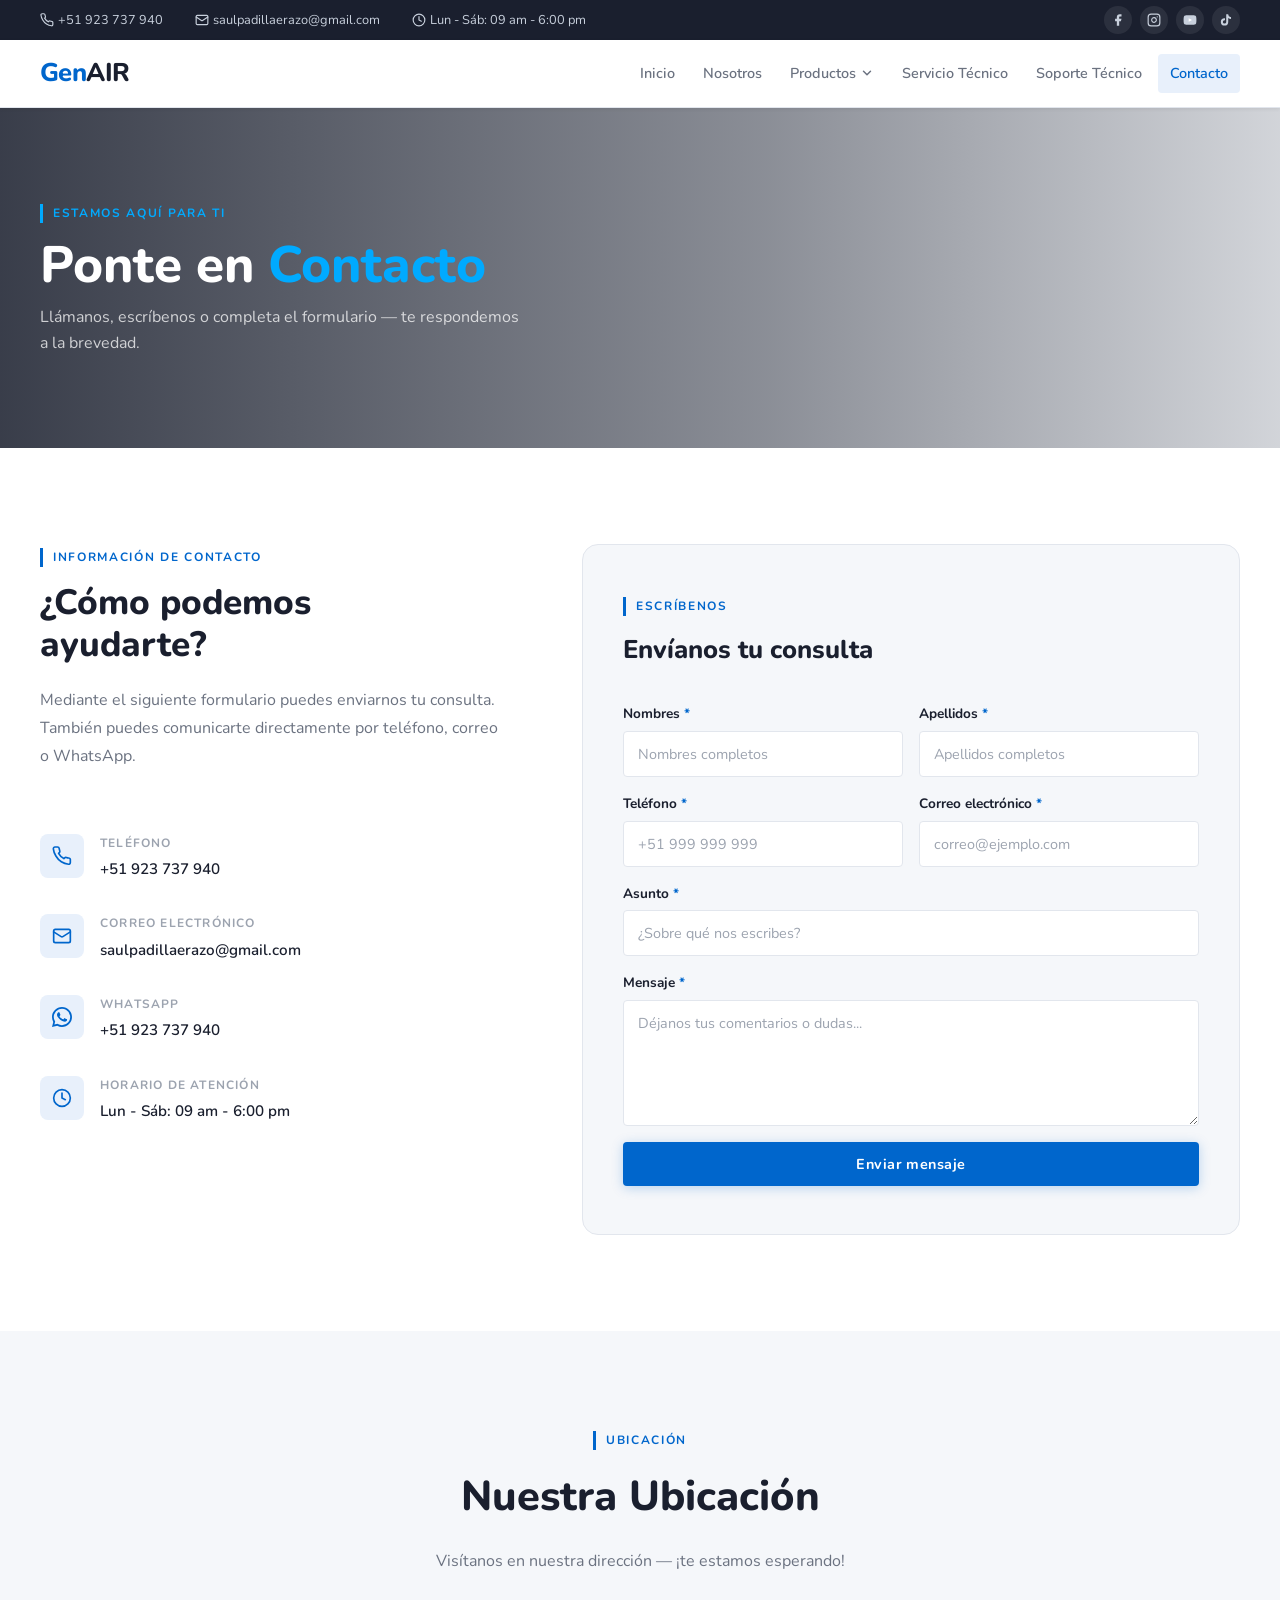
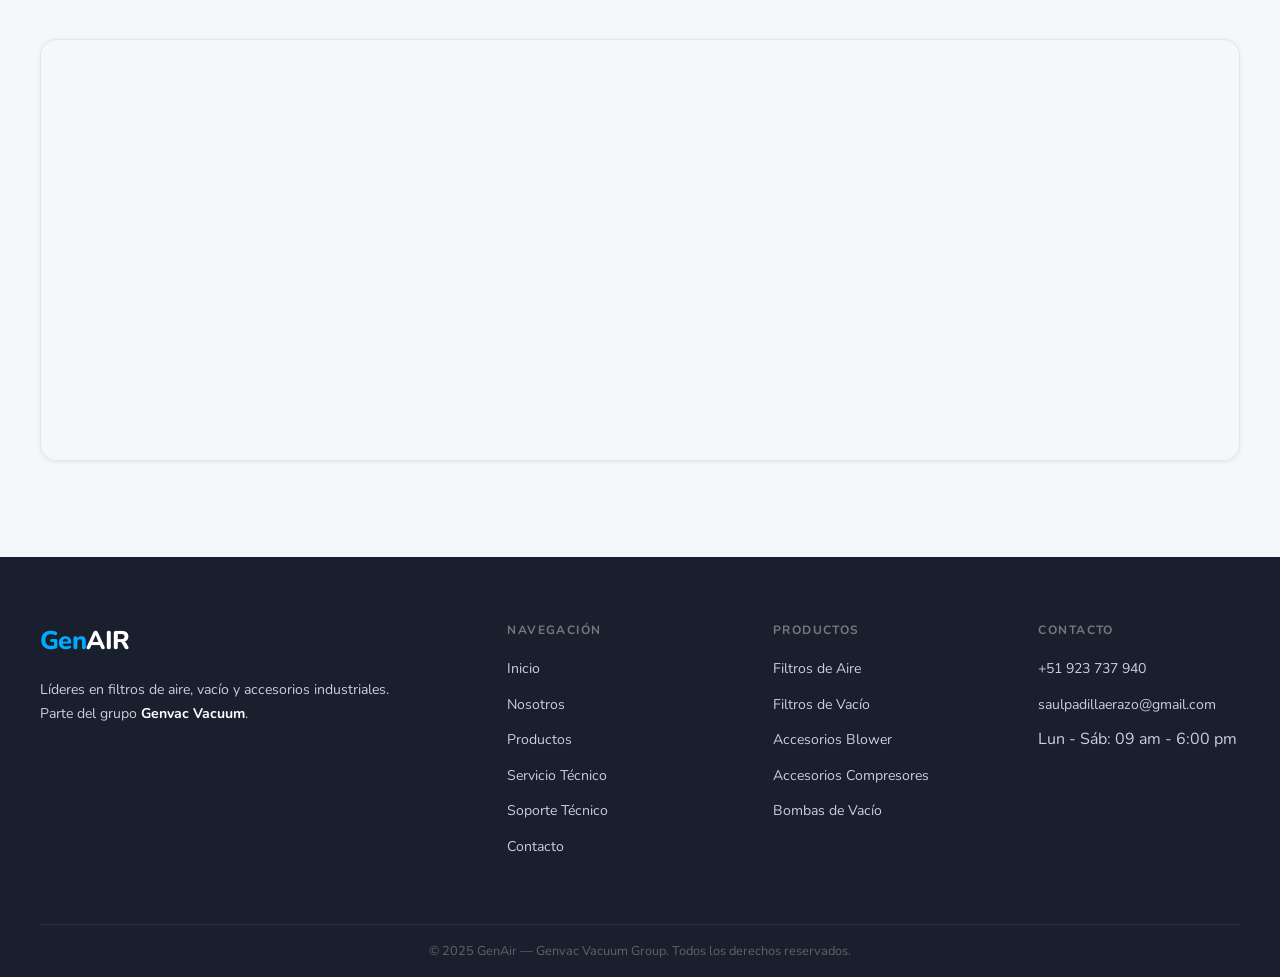
==== pages/contacto.html @ 7f689625 "Primer Commit" ====
<!DOCTYPE html>
<html lang="es">
<head>
  <meta charset="UTF-8" />
  <meta name="viewport" content="width=device-width, initial-scale=1.0"/>
  <meta name="description" content="Contacta a GenAir — Escríbenos, llámanos o visítanos. Estamos listos para asesorarte en filtración y vacío industrial."/>
  <title>Contacto — GenAir</title>
  <link rel="preconnect" href="https://fonts.googleapis.com">
  <link rel="preconnect" href="https://fonts.gstatic.com" crossorigin>
  <link href="https://fonts.googleapis.com/css2?family=Nunito:wght@400;600;700;800&display=swap" rel="stylesheet">
  <link rel="stylesheet" href="../styles/style.css"/>
</head>
<body>

  <!-- TOPBAR -->
  <div id="topbar">
    <div class="container">
      <div class="topbar-info">
        <span>
          <svg xmlns="http://www.w3.org/2000/svg" viewBox="0 0 24 24" fill="none" stroke="currentColor" stroke-width="2" stroke-linecap="round" stroke-linejoin="round"><path d="M22 16.92v3a2 2 0 0 1-2.18 2 19.79 19.79 0 0 1-8.63-3.07A19.5 19.5 0 0 1 4.69 12 19.79 19.79 0 0 1 1.61 3.4 2 2 0 0 1 3.6 1.22h3a2 2 0 0 1 2 1.72c.127.96.361 1.903.7 2.81a2 2 0 0 1-.45 2.11L7.91 8.81a16 16 0 0 0 6.29 6.29l.95-.95a2 2 0 0 1 2.11-.45c.907.339 1.85.573 2.81.7A2 2 0 0 1 22 16.92z"/></svg>
          <a href="tel:+51923737940">+51 923 737 940</a>
        </span>
        <span>
          <svg xmlns="http://www.w3.org/2000/svg" viewBox="0 0 24 24" fill="none" stroke="currentColor" stroke-width="2" stroke-linecap="round" stroke-linejoin="round"><rect width="20" height="16" x="2" y="4" rx="2"/><path d="m22 7-8.97 5.7a1.94 1.94 0 0 1-2.06 0L2 7"/></svg>
          <a href="mailto:saulpadillaerazo@gmail.com">saulpadillaerazo@gmail.com</a>
        </span>
        <span>
          <svg xmlns="http://www.w3.org/2000/svg" viewBox="0 0 24 24" fill="none" stroke="currentColor" stroke-width="2" stroke-linecap="round" stroke-linejoin="round"><circle cx="12" cy="12" r="10"/><polyline points="12 6 12 12 16 14"/></svg>
          Lun - Sáb: 09 am - 6:00 pm
        </span>
      </div>
      <div class="topbar-social">
        <a href="#" aria-label="Facebook"><svg xmlns="http://www.w3.org/2000/svg" viewBox="0 0 24 24" fill="currentColor"><path d="M18 2h-3a5 5 0 0 0-5 5v3H7v4h3v8h4v-8h3l1-4h-4V7a1 1 0 0 1 1-1h3z"/></svg></a>
        <a href="#" aria-label="Instagram"><svg xmlns="http://www.w3.org/2000/svg" viewBox="0 0 24 24" fill="none" stroke="currentColor" stroke-width="2" stroke-linecap="round" stroke-linejoin="round"><rect width="20" height="20" x="2" y="2" rx="5" ry="5"/><path d="M16 11.37A4 4 0 1 1 12.63 8 4 4 0 0 1 16 11.37z"/><line x1="17.5" x2="17.51" y1="6.5" y2="6.5"/></svg></a>
        <a href="#" aria-label="YouTube"><svg xmlns="http://www.w3.org/2000/svg" viewBox="0 0 24 24" fill="currentColor"><path d="M22.54 6.42a2.78 2.78 0 0 0-1.95-1.96C18.88 4 12 4 12 4s-6.88 0-8.59.46A2.78 2.78 0 0 0 1.46 6.42 29 29 0 0 0 1 12a29 29 0 0 0 .46 5.58 2.78 2.78 0 0 0 1.95 1.96C5.12 20 12 20 12 20s6.88 0 8.59-.46a2.78 2.78 0 0 0 1.95-1.96A29 29 0 0 0 23 12a29 29 0 0 0-.46-5.58z"/><polygon points="9.75 15.02 15.5 12 9.75 8.98 9.75 15.02" fill="white"/></svg></a>
        <a href="#" aria-label="TikTok"><svg xmlns="http://www.w3.org/2000/svg" viewBox="0 0 24 24" fill="currentColor"><path d="M19.59 6.69a4.83 4.83 0 0 1-3.77-4.25V2h-3.45v13.67a2.89 2.89 0 0 1-2.88 2.5 2.89 2.89 0 0 1-2.89-2.89 2.89 2.89 0 0 1 2.89-2.89c.28 0 .54.04.79.1V9.01a6.33 6.33 0 0 0-.79-.05 6.34 6.34 0 0 0-6.34 6.34 6.34 6.34 0 0 0 6.34 6.34 6.34 6.34 0 0 0 6.33-6.34V8.69a8.18 8.18 0 0 0 4.78 1.52V6.75a4.85 4.85 0 0 1-1.01-.06z"/></svg></a>
      </div>
    </div>
  </div>

  <!-- HEADER -->
  <header id="header">
    <div class="container">
      <a href="../index.html" class="logo" aria-label="GenAir inicio">
        <span class="logo-gen">Gen</span><span class="logo-air">AIR</span>
      </a>
      <nav id="nav" aria-label="Menú principal">
        <ul>
          <li><a href="../index.html">Inicio</a></li>
          <li><a href="nosotros.html">Nosotros</a></li>
          <li class="has-dropdown">
            <a href="productos.html" class="dropdown-toggle">
              Productos
              <svg xmlns="http://www.w3.org/2000/svg" viewBox="0 0 24 24" fill="none" stroke="currentColor" stroke-width="2.5" stroke-linecap="round" stroke-linejoin="round"><polyline points="6 9 12 15 18 9"/></svg>
            </a>
            <ul class="dropdown">
              <li><a href="productos/filtros-aire.html">Filtros de Aire</a></li>
              <li><a href="productos/filtros-vacio.html">Filtros de Vacío</a></li>
              <li><a href="productos/accesorios-blower.html">Accesorios Blower</a></li>
              <li><a href="productos/accesorios-compresores.html">Accesorios Compresores</a></li>
              <li><a href="productos/bombas-vacio.html">Bombas de Vacío</a></li>
            </ul>
          </li>
          <li><a href="servicio-tecnico.html">Servicio Técnico</a></li>
          <li><a href="soporte-tecnico.html">Soporte Técnico</a></li>
          <li><a href="contacto.html" class="active">Contacto</a></li>
        </ul>
      </nav>
      <button id="hamburger" aria-label="Abrir menú" aria-expanded="false" aria-controls="nav">
        <span></span>
        <span></span>
        <span></span>
      </button>
    </div>
  </header>

  <!-- MAIN -->
  <main>

    <!-- HERO -->
    <section class="page-hero">
      <div class="page-hero-bg" style="background-image: url('../img/contacto/hero.jpg');"></div>
      <div class="page-hero-overlay"></div>
      <div class="container page-hero-content">
        <span class="page-tag">Estamos aquí para ti</span>
        <h1>Ponte en <span>Contacto</span></h1>
        <p>Llámanos, escríbenos o completa el formulario — te respondemos a la brevedad.</p>
      </div>
    </section>

    <!-- BLOQUE PRINCIPAL: FORMULARIO + INFO -->
    <section class="section-contact">
      <div class="container contact-grid">

        <!-- COLUMNA IZQUIERDA: Info de contacto -->
        <div class="contact-info">

          <span class="section-tag">Información de contacto</span>
          <h2>¿Cómo podemos<br/>ayudarte?</h2>
          <p>Mediante el siguiente formulario puedes enviarnos tu consulta. También puedes comunicarte directamente por teléfono, correo o WhatsApp.</p>

          <ul class="contact-data">
            <li>
              <div class="contact-data-icon">
                <svg xmlns="http://www.w3.org/2000/svg" viewBox="0 0 24 24" fill="none" stroke="currentColor" stroke-width="2" stroke-linecap="round" stroke-linejoin="round"><path d="M22 16.92v3a2 2 0 0 1-2.18 2 19.79 19.79 0 0 1-8.63-3.07A19.5 19.5 0 0 1 4.69 12 19.79 19.79 0 0 1 1.61 3.4 2 2 0 0 1 3.6 1.22h3a2 2 0 0 1 2 1.72c.127.96.361 1.903.7 2.81a2 2 0 0 1-.45 2.11L7.91 8.81a16 16 0 0 0 6.29 6.29l.95-.95a2 2 0 0 1 2.11-.45c.907.339 1.85.573 2.81.7A2 2 0 0 1 22 16.92z"/></svg>
              </div>
              <div>
                <span>Teléfono</span>
                <a href="tel:+51923737940">+51 923 737 940</a>
              </div>
            </li>
            <li>
              <div class="contact-data-icon">
                <svg xmlns="http://www.w3.org/2000/svg" viewBox="0 0 24 24" fill="none" stroke="currentColor" stroke-width="2" stroke-linecap="round" stroke-linejoin="round"><rect width="20" height="16" x="2" y="4" rx="2"/><path d="m22 7-8.97 5.7a1.94 1.94 0 0 1-2.06 0L2 7"/></svg>
              </div>
              <div>
                <span>Correo electrónico</span>
                <a href="mailto:saulpadillaerazo@gmail.com">saulpadillaerazo@gmail.com</a>
              </div>
            </li>
            <li>
              <div class="contact-data-icon">
                <svg xmlns="http://www.w3.org/2000/svg" viewBox="0 0 24 24" fill="currentColor"><path d="M17.472 14.382c-.297-.149-1.758-.867-2.03-.967-.273-.099-.471-.148-.67.15-.197.297-.767.966-.94 1.164-.173.199-.347.223-.644.075-.297-.15-1.255-.463-2.39-1.475-.883-.788-1.48-1.761-1.653-2.059-.173-.297-.018-.458.13-.606.134-.133.298-.347.446-.52.149-.174.198-.298.298-.497.099-.198.05-.371-.025-.52-.075-.149-.669-1.612-.916-2.207-.242-.579-.487-.5-.669-.51-.173-.008-.371-.01-.57-.01-.198 0-.52.074-.792.372-.272.297-1.04 1.016-1.04 2.479 0 1.462 1.065 2.875 1.213 3.074.149.198 2.096 3.2 5.077 4.487.709.306 1.262.489 1.694.625.712.227 1.36.195 1.871.118.571-.085 1.758-.719 2.006-1.413.248-.694.248-1.289.173-1.413-.074-.124-.272-.198-.57-.347z"/><path d="M12 0C5.373 0 0 5.373 0 12c0 2.122.554 4.118 1.522 5.852L0 24l6.266-1.5A11.944 11.944 0 0012 24c6.627 0 12-5.373 12-12S18.627 0 12 0zm0 21.818a9.818 9.818 0 01-5.032-1.388l-.36-.215-3.726.892.935-3.618-.235-.372A9.818 9.818 0 1112 21.818z"/></svg>
              </div>
              <div>
                <span>WhatsApp</span>
                <a href="https://wa.me/51923737940" target="_blank" rel="noopener">+51 923 737 940</a>
              </div>
            </li>
            <li>
              <div class="contact-data-icon">
                <svg xmlns="http://www.w3.org/2000/svg" viewBox="0 0 24 24" fill="none" stroke="currentColor" stroke-width="2" stroke-linecap="round" stroke-linejoin="round"><circle cx="12" cy="12" r="10"/><polyline points="12 6 12 12 16 14"/></svg>
              </div>
              <div>
                <span>Horario de atención</span>
                <p>Lun - Sáb: 09 am - 6:00 pm</p>
              </div>
            </li>
          </ul>

        </div>

        <!-- COLUMNA DERECHA: Formulario -->
        <div class="contact-form-wrap">
          <span class="section-tag">Escríbenos</span>
          <h2>Envíanos tu consulta</h2>

          <form class="contact-form" id="contact-form" novalidate>

            <div class="form-row">
              <div class="form-group">
                <label for="nombres">Nombres <span>*</span></label>
                <input type="text" id="nombres" name="nombres" placeholder="Nombres completos" required/>
              </div>
              <div class="form-group">
                <label for="apellidos">Apellidos <span>*</span></label>
                <input type="text" id="apellidos" name="apellidos" placeholder="Apellidos completos" required/>
              </div>
            </div>

            <div class="form-row">
              <div class="form-group">
                <label for="telefono">Teléfono <span>*</span></label>
                <input type="tel" id="telefono" name="telefono" placeholder="+51 999 999 999" required/>
              </div>
              <div class="form-group">
                <label for="email">Correo electrónico <span>*</span></label>
                <input type="email" id="email" name="email" placeholder="correo@ejemplo.com" required/>
              </div>
            </div>

            <div class="form-group">
              <label for="asunto">Asunto <span>*</span></label>
              <input type="text" id="asunto" name="asunto" placeholder="¿Sobre qué nos escribes?" required/>
            </div>

            <div class="form-group">
              <label for="mensaje">Mensaje <span>*</span></label>
              <textarea id="mensaje" name="mensaje" rows="5" placeholder="Déjanos tus comentarios o dudas..." required></textarea>
            </div>

            <button type="submit" class="btn-primary btn-full">Enviar mensaje</button>

          </form>
        </div>

      </div>
    </section>

    <!-- MAPA -->
    <section class="section-map">
      <div class="container">
        <div class="section-header">
          <span class="section-tag">Ubicación</span>
          <h2>Nuestra Ubicación</h2>
          <p>Visítanos en nuestra dirección — ¡te estamos esperando!</p>
        </div>
        <div class="map-wrap">
          <!-- Reemplazar src con el iframe real de Google Maps -->
          <iframe
            src="https://www.google.com/maps/embed?pb=!1m18!1m12!1m3!1d3901.0!2d-77.0!3d-12.0!2m3!1f0!2f0!3f0!3m2!1i1024!2i768!4f13.1!3m3!1m2!1s0x0%3A0x0!2zGenAir!5e0!3m2!1ses!2spe!4v0"
            width="100%"
            height="420"
            style="border:0;"
            allowfullscreen=""
            loading="lazy"
            referrerpolicy="no-referrer-when-downgrade"
            title="Ubicación GenAir">
          </iframe>
        </div>
      </div>
    </section>

  </main>

  <!-- FOOTER -->
  <footer>
    <div class="container footer-grid">
      <div class="footer-brand">
        <a href="../index.html" aria-label="GenAir inicio">
          <span class="logo-gen">Gen</span><span class="logo-air">AIR</span>
        </a>
        <p>Líderes en filtros de aire, vacío y accesorios industriales.<br/>Parte del grupo <strong>Genvac Vacuum</strong>.</p>
      </div>
      <div>
        <h4>Navegación</h4>
        <ul>
          <li><a href="../index.html">Inicio</a></li>
          <li><a href="nosotros.html">Nosotros</a></li>
          <li><a href="productos.html">Productos</a></li>
          <li><a href="servicio-tecnico.html">Servicio Técnico</a></li>
          <li><a href="soporte-tecnico.html">Soporte Técnico</a></li>
          <li><a href="contacto.html">Contacto</a></li>
        </ul>
      </div>
      <div>
        <h4>Productos</h4>
        <ul>
          <li><a href="productos/filtros-aire.html">Filtros de Aire</a></li>
          <li><a href="productos/filtros-vacio.html">Filtros de Vacío</a></li>
          <li><a href="productos/accesorios-blower.html">Accesorios Blower</a></li>
          <li><a href="productos/accesorios-compresores.html">Accesorios Compresores</a></li>
          <li><a href="productos/bombas-vacio.html">Bombas de Vacío</a></li>
        </ul>
      </div>
      <div>
        <h4>Contacto</h4>
        <ul>
          <li><a href="tel:+51923737940">+51 923 737 940</a></li>
          <li><a href="mailto:saulpadillaerazo@gmail.com">saulpadillaerazo@gmail.com</a></li>
          <li>Lun - Sáb: 09 am - 6:00 pm</li>
        </ul>
      </div>
    </div>
    <div class="footer-bottom">
      <div class="container">
        <span>&copy; 2025 GenAir — Genvac Vacuum Group. Todos los derechos reservados.</span>
      </div>
    </div>
  </footer>

  <!-- WHATSAPP FLOTANTE -->
  <a href="https://wa.me/51923737940" id="whatsapp-float" target="_blank" rel="noopener" aria-label="Contactar por WhatsApp">
    <svg xmlns="http://www.w3.org/2000/svg" viewBox="0 0 24 24" fill="currentColor" width="28"><path d="M17.472 14.382c-.297-.149-1.758-.867-2.03-.967-.273-.099-.471-.148-.67.15-.197.297-.767.966-.94 1.164-.173.199-.347.223-.644.075-.297-.15-1.255-.463-2.39-1.475-.883-.788-1.48-1.761-1.653-2.059-.173-.297-.018-.458.13-.606.134-.133.298-.347.446-.52.149-.174.198-.298.298-.497.099-.198.05-.371-.025-.52-.075-.149-.669-1.612-.916-2.207-.242-.579-.487-.5-.669-.51-.173-.008-.371-.01-.57-.01-.198 0-.52.074-.792.372-.272.297-1.04 1.016-1.04 2.479 0 1.462 1.065 2.875 1.213 3.074.149.198 2.096 3.2 5.077 4.487.709.306 1.262.489 1.694.625.712.227 1.36.195 1.871.118.571-.085 1.758-.719 2.006-1.413.248-.694.248-1.289.173-1.413-.074-.124-.272-.198-.57-.347z"/><path d="M12 0C5.373 0 0 5.373 0 12c0 2.122.554 4.118 1.522 5.852L0 24l6.266-1.5A11.944 11.944 0 0012 24c6.627 0 12-5.373 12-12S18.627 0 12 0zm0 21.818a9.818 9.818 0 01-5.032-1.388l-.36-.215-3.726.892.935-3.618-.235-.372A9.818 9.818 0 1112 21.818z"/></svg>
    <span>¿Necesitas ayuda?</span>
  </a>

  <script src="../js/main.js"></script>
</body>
</html>
---- styles/style.css ----
*,
*::before,
*::after {
  box-sizing: border-box;
  margin: 0;
  padding: 0;
}

html {
  font-size: 16px;
  scroll-behavior: smooth;
}

body {
  font-family: "Nunito", sans-serif;
  font-weight: 400;
  color: #1a1f2e;
  background: #ffffff;
  line-height: 1.6;
  overflow-x: hidden;
}

img {
  max-width: 100%;
  display: block;
}

a {
  color: inherit;
  text-decoration: none;
}

ul {
  list-style: none;
}

button {
  font-family: "Nunito", sans-serif;
  cursor: pointer;
  border: none;
  background: none;
}

.container {
  width: min(1200px, 100% - 2rem);
  margin-inline: auto;
}

.fade-up,
.fade-in,
.fade-left,
.fade-right,
.value-card,
.why-card,
.mv-card,
.product-card,
.service-card,
.support-card,
.split-img,
.split-text,
.contact-info,
.contact-form-wrap {
  opacity: 0;
  transition: opacity 0.55s ease, transform 0.55s ease;
}

.fade-up,
.value-card,
.why-card,
.mv-card,
.product-card,
.service-card,
.support-card {
  transform: translateY(28px);
}

.fade-left,
.split-text {
  transform: translateX(-28px);
}

.fade-right,
.split-img,
.contact-form-wrap {
  transform: translateX(28px);
}

.fade-in,
.contact-info {
  transform: none;
}

.fade-up.visible,
.fade-in.visible,
.fade-left.visible,
.fade-right.visible,
.value-card.visible,
.why-card.visible,
.mv-card.visible,
.product-card.visible,
.service-card.visible,
.support-card.visible,
.split-img.visible,
.split-text.visible,
.contact-info.visible,
.contact-form-wrap.visible {
  opacity: 1;
  transform: none;
}

.input-error {
  border-color: #e53e3e !important;
  box-shadow: 0 0 0 3px rgba(229, 62, 62, 0.12) !important;
}

.field-error {
  font-size: 0.78rem;
  font-weight: 600;
  color: #e53e3e;
  margin-top: 4px;
}

.img-placeholder {
  width: 100%;
  aspect-ratio: 4/3;
  background: #f5f7fa;
  border: 2px dashed #e2e6ed;
  border-radius: 16px;
  display: flex;
  align-items: center;
  justify-content: center;
  color: #9ca3af;
  font-size: 0.88rem;
  font-weight: 600;
}

.btn-primary,
.btn-whatsapp,
.btn-outline,
.btn-outline-dark {
  display: inline-flex;
  align-items: center;
  justify-content: center;
  gap: 8px;
  padding: 12px 28px;
  border-radius: 4px;
  font-family: "Nunito", sans-serif;
  font-size: 0.9rem;
  font-weight: 700;
  letter-spacing: 0.03em;
  transition: background 0.25s ease, transform 0.25s ease, box-shadow 0.25s ease;
  white-space: nowrap;
  cursor: pointer;
  border: none;
}

.btn-full {
  width: 100%;
}

.btn-primary {
  background: #0066cc;
  color: #fff;
  box-shadow: 0 2px 12px rgba(0, 102, 204, 0.25);
}
.btn-primary:hover {
  background: #004fa3;
  transform: translateY(-2px);
  box-shadow: 0 6px 20px rgba(0, 102, 204, 0.35);
}

.btn-whatsapp {
  background: #25d366;
  color: #fff;
}
.btn-whatsapp:hover {
  background: #1ebe5d;
  transform: translateY(-2px);
}

.btn-outline {
  background: transparent;
  color: #0066cc;
  border: 1.5px solid #0066cc;
}
.btn-outline:hover {
  background: #0066cc;
  color: #fff;
}

.btn-outline-dark {
  background: transparent;
  color: #fff;
  border: 1.5px solid rgba(255, 255, 255, 0.4);
}
.btn-outline-dark:hover {
  background: rgba(255, 255, 255, 0.1);
}

#topbar {
  background: #1a1f2e;
  color: #c8d0dc;
  height: 40px;
  font-size: 0.8rem;
}
#topbar .container {
  display: flex;
  align-items: center;
  justify-content: space-between;
  height: 100%;
}

.topbar-info {
  display: flex;
  align-items: center;
  gap: 32px;
}
.topbar-info span {
  display: flex;
  align-items: center;
  gap: 4px;
}
.topbar-info svg {
  width: 14px;
  height: 14px;
  flex-shrink: 0;
}
.topbar-info a {
  color: #c8d0dc;
  transition: color 0.25s ease;
}
.topbar-info a:hover {
  color: #fff;
}

.topbar-social {
  display: flex;
  align-items: center;
  gap: 8px;
}
.topbar-social a {
  display: flex;
  align-items: center;
  justify-content: center;
  width: 28px;
  height: 28px;
  border-radius: 50%;
  background: rgba(255, 255, 255, 0.08);
  color: #c8d0dc;
  transition: background 0.25s ease, color 0.25s ease;
}
.topbar-social a svg {
  width: 14px;
  height: 14px;
}
.topbar-social a:hover {
  background: #0066cc;
  color: #fff;
}

@media (max-width: 768px) {
  .topbar-info span:not(:first-child) {
    display: none;
  }
}
#header {
  position: sticky;
  top: 0;
  z-index: 100;
  background: #ffffff;
  height: 68px;
  border-bottom: 1px solid #e2e6ed;
  box-shadow: 0 1px 4px rgba(0, 0, 0, 0.08);
  transition: box-shadow 0.25s ease;
}
#header.is-scrolled {
  box-shadow: 0 4px 16px rgba(0, 0, 0, 0.1);
}
#header .container {
  display: flex;
  align-items: center;
  justify-content: space-between;
  height: 100%;
  gap: 32px;
}

.logo {
  flex-shrink: 0;
  display: flex;
  align-items: center;
}

.logo-gen {
  color: #0066cc;
  font-weight: 800;
  font-size: 1.6rem;
  letter-spacing: -0.02em;
}

.logo-air {
  color: #1a1f2e;
  font-weight: 800;
  font-size: 1.6rem;
  letter-spacing: -0.02em;
}

#hamburger {
  display: none;
  flex-direction: column;
  justify-content: center;
  gap: 5px;
  width: 40px;
  height: 40px;
  padding: 8px;
  border-radius: 4px;
  transition: background 0.25s ease;
}
#hamburger:hover {
  background: #f5f7fa;
}
#hamburger span {
  display: block;
  width: 100%;
  height: 2px;
  background: #1a1f2e;
  border-radius: 2px;
  transition: transform 0.25s ease, opacity 0.25s ease;
}
#hamburger.is-open span:nth-child(1) {
  transform: translateY(7px) rotate(45deg);
}
#hamburger.is-open span:nth-child(2) {
  opacity: 0;
}
#hamburger.is-open span:nth-child(3) {
  transform: translateY(-7px) rotate(-45deg);
}

@media (max-width: 768px) {
  #hamburger {
    display: flex;
  }
}
#nav > ul {
  display: flex;
  align-items: center;
  gap: 4px;
}
#nav a {
  display: flex;
  align-items: center;
  gap: 4px;
  padding: 8px 12px;
  font-size: 0.9rem;
  font-weight: 600;
  color: #6b7280;
  border-radius: 4px;
  transition: color 0.25s ease, background 0.25s ease;
  white-space: nowrap;
}
#nav a:hover, #nav a.active {
  color: #0066cc;
  background: #e8f0fb;
}
#nav a svg {
  width: 14px;
  height: 14px;
  transition: transform 0.25s ease;
}

.has-dropdown {
  position: relative;
}
.has-dropdown.is-open > a svg {
  transform: rotate(180deg);
}

.dropdown {
  display: none;
  position: absolute;
  top: calc(100% + 8px);
  left: 0;
  background: #ffffff;
  border: 1px solid #e2e6ed;
  border-radius: 8px;
  box-shadow: 0 8px 32px rgba(0, 0, 0, 0.14);
  min-width: 220px;
  padding: 8px;
  z-index: 200;
  flex-direction: column !important;
  gap: 0 !important;
}
.dropdown li a {
  display: block;
  padding: 10px 14px;
  font-size: 0.88rem;
  font-weight: 600;
  color: #6b7280;
  border-radius: 4px;
}
.dropdown li a:hover {
  background: #e8f0fb;
  color: #0066cc;
}

.has-dropdown.is-open > .dropdown {
  display: block;
}

@media (max-width: 768px) {
  #nav {
    display: none;
    position: fixed;
    top: calc(40px + 68px);
    left: 0;
    right: 0;
    background: #ffffff;
    border-bottom: 1px solid #e2e6ed;
    box-shadow: 0 8px 32px rgba(0, 0, 0, 0.14);
    padding: 16px;
    z-index: 99;
  }
  #nav.is-open {
    display: block;
  }
  #nav > ul {
    flex-direction: column;
    align-items: stretch;
    gap: 0;
  }
  #nav a {
    padding: 14px 16px;
    border-bottom: 1px solid #e2e6ed;
    border-radius: 0;
  }
  .dropdown {
    position: static;
    box-shadow: none;
    border: none;
    border-radius: 0;
    padding-left: 32px;
    background: #f5f7fa;
    min-width: unset;
  }
  .dropdown li a {
    border-bottom: 1px solid #e2e6ed;
    border-radius: 0;
  }
  .has-dropdown.is-open > .dropdown {
    display: block;
  }
}
#whatsapp-float {
  position: fixed;
  bottom: 32px;
  right: 32px;
  z-index: 999;
  display: flex;
  align-items: center;
  gap: 8px;
  background: #25d366;
  color: #fff;
  padding: 12px 20px 12px 16px;
  border-radius: 50px;
  box-shadow: 0 4px 20px rgba(37, 211, 102, 0.4);
  font-size: 0.88rem;
  font-weight: 700;
  transition: transform 0.25s ease, box-shadow 0.25s ease, opacity 0.25s ease;
  opacity: 0;
  transform: translateY(10px);
  pointer-events: none;
}
#whatsapp-float.is-visible {
  opacity: 1;
  transform: translateY(0);
  pointer-events: auto;
}
#whatsapp-float:hover {
  background: #1ebe5d;
  transform: translateY(-3px);
  box-shadow: 0 8px 28px rgba(37, 211, 102, 0.5);
}
#whatsapp-float svg {
  flex-shrink: 0;
}

@media (max-width: 768px) {
  #whatsapp-float {
    padding: 14px;
    border-radius: 50%;
  }
  #whatsapp-float span {
    display: none;
  }
}
#hero-slider {
  position: relative;
  width: 100%;
  height: calc(100vh - 40px - 68px);
  min-height: 480px;
  overflow: hidden;
}

#slider-track {
  position: relative;
  width: 100%;
  height: 100%;
}

.slide {
  position: absolute;
  inset: 0;
  opacity: 0;
  transition: opacity 0.7s ease;
  pointer-events: none;
}
.slide.active {
  opacity: 1;
  pointer-events: auto;
}

.slide-bg {
  position: absolute;
  inset: 0;
  background-size: cover;
  background-position: center;
  background-repeat: no-repeat;
  background-color: #f5f7fa;
}

.slide-overlay {
  position: absolute;
  inset: 0;
  background: linear-gradient(to right, rgba(10, 15, 30, 0.72) 0%, rgba(10, 15, 30, 0.35) 60%, rgba(10, 15, 30, 0.1) 100%);
}

.slide-content {
  position: relative;
  z-index: 2;
  height: 100%;
  display: flex;
  flex-direction: column;
  justify-content: center;
  padding-block: 64px;
  max-width: 640px;
}

.slide-tag {
  display: inline-block;
  font-size: 0.75rem;
  font-weight: 700;
  letter-spacing: 0.12em;
  text-transform: uppercase;
  color: #00aaff;
  border-left: 3px solid #00aaff;
  padding-left: 10px;
  margin-bottom: 16px;
}

.slide-content h1 {
  font-size: clamp(2.2rem, 5vw, 3.8rem);
  font-weight: 800;
  line-height: 1.1;
  color: #fff;
  margin-bottom: 16px;
  animation: slideUp 0.6s ease both;
}

.slide-content p {
  font-size: 1rem;
  color: rgba(255, 255, 255, 0.8);
  max-width: 480px;
  margin-bottom: 32px;
  animation: slideUp 0.6s 0.1s ease both;
}

.slide-ctas {
  display: flex;
  gap: 16px;
  flex-wrap: wrap;
  animation: slideUp 0.6s 0.2s ease both;
}

#slider-prev,
#slider-next {
  position: absolute;
  top: 50%;
  transform: translateY(-50%);
  z-index: 10;
  width: 48px;
  height: 48px;
  border-radius: 50%;
  background: rgba(255, 255, 255, 0.15);
  backdrop-filter: blur(6px);
  color: #fff;
  display: flex;
  align-items: center;
  justify-content: center;
  transition: background 0.25s ease, transform 0.25s ease;
}
#slider-prev svg,
#slider-next svg {
  width: 22px;
  height: 22px;
}
#slider-prev:hover,
#slider-next:hover {
  background: #0066cc;
  transform: translateY(-50%) scale(1.05);
}

#slider-prev {
  left: 32px;
}

#slider-next {
  right: 32px;
}

#slider-dots {
  position: absolute;
  bottom: 32px;
  left: 50%;
  transform: translateX(-50%);
  z-index: 10;
  display: flex;
  gap: 8px;
}

.dot {
  width: 10px;
  height: 10px;
  border-radius: 50%;
  background: rgba(255, 255, 255, 0.4);
  transition: background 0.25s ease, transform 0.25s ease;
}
.dot.active {
  background: #fff;
  transform: scale(1.25);
}
.dot:hover {
  background: rgba(255, 255, 255, 0.75);
}

@keyframes slideUp {
  from {
    opacity: 0;
    transform: translateY(20px);
  }
  to {
    opacity: 1;
    transform: translateY(0);
  }
}
@media (max-width: 768px) {
  #slider-prev {
    left: 16px;
  }
  #slider-next {
    right: 16px;
  }
  #slider-prev,
  #slider-next {
    width: 40px;
    height: 40px;
  }
  .slide-ctas {
    flex-direction: column;
  }
}
footer {
  background: #1a1f2e;
  color: #c8d0dc;
  padding-top: 64px;
}

.footer-grid {
  display: grid;
  grid-template-columns: 2fr 1fr 1fr 1fr;
  gap: 64px;
  padding-bottom: 64px;
  border-bottom: 1px solid rgba(255, 255, 255, 0.08);
}

.footer-brand .logo-gen {
  color: #00aaff;
}
.footer-brand .logo-air {
  color: #fff;
}
.footer-brand p {
  margin-top: 16px;
  font-size: 0.88rem;
  color: #c8d0dc;
  line-height: 1.7;
}
.footer-brand p strong {
  color: #fff;
}

footer h4 {
  font-size: 0.75rem;
  font-weight: 700;
  letter-spacing: 0.12em;
  text-transform: uppercase;
  color: rgba(255, 255, 255, 0.4);
  margin-bottom: 16px;
}

footer ul {
  display: flex;
  flex-direction: column;
  gap: 10px;
}

footer li a,
footer li p {
  font-size: 0.88rem;
  color: #c8d0dc;
  transition: color 0.25s ease;
}

footer li a:hover {
  color: #fff;
}

.footer-bottom {
  padding-block: 16px;
}
.footer-bottom .container {
  display: flex;
  align-items: center;
  justify-content: center;
}
.footer-bottom span {
  font-size: 0.8rem;
  color: rgba(255, 255, 255, 0.3);
}

@media (max-width: 1024px) {
  .footer-grid {
    grid-template-columns: 1fr 1fr;
    gap: 32px;
  }
  .footer-grid .footer-brand {
    grid-column: span 2;
  }
}
@media (max-width: 768px) {
  .footer-grid {
    grid-template-columns: 1fr;
  }
  .footer-grid .footer-brand {
    grid-column: span 1;
  }
}
.page-hero {
  position: relative;
  height: 340px;
  display: flex;
  align-items: center;
  overflow: hidden;
}

.page-hero-bg {
  position: absolute;
  inset: 0;
  background-size: cover;
  background-position: center;
  background-color: #f5f7fa;
}

.page-hero-overlay {
  position: absolute;
  inset: 0;
  background: linear-gradient(to right, rgba(10, 15, 30, 0.8) 0%, rgba(10, 15, 30, 0.45) 60%, rgba(10, 15, 30, 0.15) 100%);
}

.page-hero-content {
  position: relative;
  z-index: 2;
}

.page-tag {
  display: inline-block;
  font-size: 0.75rem;
  font-weight: 700;
  letter-spacing: 0.14em;
  text-transform: uppercase;
  color: #00aaff;
  border-left: 3px solid #00aaff;
  padding-left: 10px;
  margin-bottom: 14px;
}

.page-hero-content h1 {
  font-size: clamp(2rem, 5vw, 3.2rem);
  font-weight: 800;
  color: #fff;
  line-height: 1.1;
  margin-bottom: 12px;
}
.page-hero-content h1 span {
  color: #00aaff;
}

.page-hero-content p {
  font-size: 1rem;
  color: rgba(255, 255, 255, 0.75);
  max-width: 480px;
}

.section-tag {
  display: inline-block;
  font-size: 0.75rem;
  font-weight: 700;
  letter-spacing: 0.14em;
  text-transform: uppercase;
  color: #0066cc;
  border-left: 3px solid #0066cc;
  padding-left: 10px;
  margin-bottom: 14px;
}
.section-tag--light {
  color: rgba(255, 255, 255, 0.6);
  border-color: rgba(255, 255, 255, 0.4);
}

.section-header {
  text-align: center;
  margin-bottom: 56px;
}
.section-header h2 {
  font-size: clamp(1.8rem, 3.5vw, 2.6rem);
  font-weight: 800;
  color: #1a1f2e;
}
.section-header p {
  margin-top: 16px;
  color: #6b7280;
  max-width: 560px;
  margin-inline: auto;
  line-height: 1.75;
}

.section-why .section-header h2 {
  color: #fff;
}

.section-alt {
  background: #f5f7fa;
}

.section-split {
  padding-block: 96px;
  background: #ffffff;
}

.split-grid {
  display: grid;
  grid-template-columns: 1fr 1fr;
  gap: 72px;
  align-items: center;
}
.split-grid--reverse .split-img {
  order: 2;
}
.split-grid--reverse .split-text {
  order: 1;
}

.split-img img {
  width: 100%;
  aspect-ratio: 4/3;
  object-fit: cover;
  border-radius: 16px;
}

.split-text h2 {
  font-size: clamp(1.6rem, 3vw, 2.2rem);
  font-weight: 800;
  line-height: 1.2;
  margin-bottom: 20px;
  color: #1a1f2e;
}
.split-text p {
  color: #6b7280;
  margin-bottom: 16px;
  line-height: 1.75;
}
.split-text p strong {
  color: #0066cc;
  font-weight: 700;
}

#mision-vision {
  padding-block: 80px;
}

.mv-grid {
  display: grid;
  grid-template-columns: 1fr 1fr;
  gap: 32px;
}

.mv-card {
  background: #ffffff;
  border: 1px solid #e2e6ed;
  border-radius: 16px;
  padding: 48px 40px;
  transition: box-shadow 0.25s ease, transform 0.25s ease;
}
.mv-card:hover {
  box-shadow: 0 4px 16px rgba(0, 0, 0, 0.1);
  transform: translateY(-4px);
}
.mv-card:first-child {
  border-top: 4px solid #0066cc;
}
.mv-card:last-child {
  border-top: 4px solid #00aaff;
}
.mv-card h3 {
  font-size: 1.4rem;
  font-weight: 800;
  color: #1a1f2e;
  margin-bottom: 14px;
}
.mv-card p {
  color: #6b7280;
  line-height: 1.75;
}

.mv-icon {
  width: 52px;
  height: 52px;
  border-radius: 8px;
  background: #e8f0fb;
  display: flex;
  align-items: center;
  justify-content: center;
  color: #0066cc;
  margin-bottom: 24px;
}
.mv-icon svg {
  width: 26px;
  height: 26px;
}
.mv-card:last-child .mv-icon {
  background: rgba(0, 170, 255, 0.1);
  color: #00aaff;
}

.section-values {
  padding-block: 96px;
  background: #ffffff;
}

.values-grid {
  display: grid;
  grid-template-columns: repeat(4, 1fr);
  gap: 16px;
}

.value-card {
  background: #f5f7fa;
  border: 1px solid #e2e6ed;
  border-radius: 16px;
  padding: 36px 28px;
  text-align: center;
  transition: box-shadow 0.25s ease, transform 0.25s ease, border-color 0.25s ease;
}
.value-card:hover {
  box-shadow: 0 4px 16px rgba(0, 0, 0, 0.1);
  transform: translateY(-4px);
  border-color: #0066cc;
}
.value-card:hover .value-icon {
  background: #0066cc;
  color: #fff;
}
.value-card h4 {
  font-size: 1.1rem;
  font-weight: 800;
  color: #1a1f2e;
  margin-bottom: 10px;
}
.value-card p {
  font-size: 0.88rem;
  color: #6b7280;
  line-height: 1.7;
}

.value-icon {
  width: 56px;
  height: 56px;
  border-radius: 50%;
  background: #e8f0fb;
  display: flex;
  align-items: center;
  justify-content: center;
  color: #0066cc;
  margin: 0 auto 20px;
  transition: background 0.25s ease, color 0.25s ease;
}
.value-icon svg {
  width: 26px;
  height: 26px;
}

.section-why {
  padding-block: 96px;
  background: #1a1f2e;
}

.why-grid {
  display: grid;
  grid-template-columns: repeat(4, 1fr);
  gap: 16px;
}

.why-card {
  border: 1px solid rgba(255, 255, 255, 0.08);
  border-radius: 16px;
  padding: 36px 28px;
  transition: border-color 0.25s ease, background 0.25s ease;
}
.why-card:hover {
  border-color: #0066cc;
  background: rgba(0, 102, 204, 0.07);
}
.why-card h4 {
  font-size: 1rem;
  font-weight: 800;
  color: #fff;
  margin-bottom: 10px;
}
.why-card p {
  font-size: 0.88rem;
  color: rgba(255, 255, 255, 0.55);
  line-height: 1.7;
}

.why-num {
  display: block;
  font-size: 2.4rem;
  font-weight: 800;
  color: #0066cc;
  opacity: 0.5;
  line-height: 1;
  margin-bottom: 16px;
}

@media (max-width: 1024px) {
  .values-grid {
    grid-template-columns: repeat(2, 1fr);
  }
  .why-grid {
    grid-template-columns: repeat(2, 1fr);
  }
}
@media (max-width: 768px) {
  .page-hero {
    height: 260px;
  }
  .split-grid {
    grid-template-columns: 1fr;
    gap: 40px;
  }
  .split-grid--reverse .split-img,
  .split-grid--reverse .split-text {
    order: unset;
  }
  .mv-grid {
    grid-template-columns: 1fr;
  }
  .values-grid {
    grid-template-columns: 1fr 1fr;
  }
  .why-grid {
    grid-template-columns: 1fr 1fr;
  }
}
@media (max-width: 480px) {
  .values-grid {
    grid-template-columns: 1fr;
  }
  .why-grid {
    grid-template-columns: 1fr;
  }
}
.section-products {
  padding-block: 96px;
  background: #ffffff;
}

.products-grid {
  display: grid;
  grid-template-columns: repeat(3, 1fr);
  gap: 32px;
  margin-bottom: 64px;
}

.product-card {
  display: block;
  border: 1px solid #e2e6ed;
  border-radius: 16px;
  overflow: hidden;
  background: #ffffff;
  transition: box-shadow 0.25s ease, transform 0.25s ease;
}
.product-card:hover {
  box-shadow: 0 8px 32px rgba(0, 0, 0, 0.14);
  transform: translateY(-6px);
}
.product-card:hover .product-card-overlay {
  opacity: 1;
}
.product-card:hover .product-card-img .img-placeholder {
  border-color: #0066cc;
}

.product-card-img {
  position: relative;
  overflow: hidden;
}
.product-card-img img {
  width: 100%;
  aspect-ratio: 16/10;
  object-fit: cover;
  display: block;
  transition: transform 0.25s ease;
}
.product-card-img .img-placeholder {
  aspect-ratio: 16/10;
  border-radius: 0;
  border: none;
  border-bottom: 2px dashed #e2e6ed;
  transition: border-color 0.25s ease;
}
.product-card-img .product-card:hover img {
  transform: scale(1.04);
}

.product-card-overlay {
  position: absolute;
  inset: 0;
  background: rgba(0, 102, 204, 0.75);
  display: flex;
  align-items: center;
  justify-content: center;
  opacity: 0;
  transition: opacity 0.25s ease;
}
.product-card-overlay span {
  color: #fff;
  font-size: 1rem;
  font-weight: 700;
  letter-spacing: 0.04em;
}

.product-card-body {
  padding: 24px;
}
.product-card-body h3 {
  font-size: 1.1rem;
  font-weight: 800;
  color: #1a1f2e;
  margin-bottom: 8px;
}
.product-card-body p {
  font-size: 0.88rem;
  color: #6b7280;
  line-height: 1.7;
}

.products-cta {
  text-align: center;
  padding: 48px 0 0;
  border-top: 1px solid #e2e6ed;
}
.products-cta p {
  font-size: 1rem;
  color: #6b7280;
  margin-bottom: 16px;
}

@media (max-width: 1024px) {
  .products-grid {
    grid-template-columns: repeat(2, 1fr);
  }
}
@media (max-width: 768px) {
  .products-grid {
    grid-template-columns: 1fr;
  }
}
.section-intro {
  padding-block: 96px;
  background: #ffffff;
}
.section-intro .intro-text {
  max-width: 720px;
}
.section-intro .intro-text h2 {
  font-size: clamp(1.6rem, 3vw, 2.2rem);
  font-weight: 800;
  line-height: 1.2;
  margin-bottom: 20px;
  color: #1a1f2e;
}
.section-intro .intro-text p {
  color: #6b7280;
  margin-bottom: 16px;
  line-height: 1.75;
}

.services-grid {
  display: grid;
  grid-template-columns: repeat(3, 1fr);
  gap: 32px;
  padding-block: 96px;
}

.service-card {
  background: #ffffff;
  border: 1px solid #e2e6ed;
  border-radius: 16px;
  overflow: hidden;
  transition: box-shadow 0.25s ease, transform 0.25s ease;
}
.service-card:hover {
  box-shadow: 0 8px 32px rgba(0, 0, 0, 0.14);
  transform: translateY(-4px);
}
.service-card:hover .service-card-overlay {
  opacity: 1;
}

.service-card-img {
  position: relative;
  overflow: hidden;
}
.service-card-img img {
  width: 100%;
  aspect-ratio: 16/9;
  object-fit: cover;
  display: block;
}
.service-card-img .img-placeholder {
  aspect-ratio: 16/9;
  border-radius: 0;
  border: none;
  border-bottom: 2px dashed #e2e6ed;
}

.service-card-overlay {
  position: absolute;
  inset: 0;
  background: rgba(0, 102, 204, 0.5);
  opacity: 0;
  transition: opacity 0.25s ease;
}

.service-card-body {
  padding: 28px;
}
.service-card-body h3 {
  font-size: 1rem;
  font-weight: 800;
  color: #1a1f2e;
  margin-bottom: 12px;
  line-height: 1.3;
}
.service-card-body p {
  font-size: 0.88rem;
  color: #6b7280;
  line-height: 1.7;
  margin-bottom: 32px;
}

.service-icon {
  width: 44px;
  height: 44px;
  border-radius: 8px;
  background: #e8f0fb;
  display: flex;
  align-items: center;
  justify-content: center;
  color: #0066cc;
  margin-bottom: 16px;
}
.service-icon svg {
  width: 22px;
  height: 22px;
}

.section-cta {
  padding-block: 96px;
  background: #0066cc;
  text-align: center;
}
.section-cta h2 {
  font-size: clamp(1.6rem, 3vw, 2.2rem);
  font-weight: 800;
  color: #fff;
  margin-bottom: 16px;
}
.section-cta p {
  color: rgba(255, 255, 255, 0.8);
  margin-bottom: 32px;
  font-size: 1rem;
}

.cta-btns {
  display: flex;
  gap: 16px;
  justify-content: center;
  flex-wrap: wrap;
}

@media (max-width: 1024px) {
  .services-grid {
    grid-template-columns: repeat(2, 1fr);
  }
}
@media (max-width: 768px) {
  .services-grid {
    grid-template-columns: 1fr;
  }
  .cta-btns {
    flex-direction: column;
    align-items: center;
  }
}
.section-support {
  padding-block: 96px;
  background: #ffffff;
}

.support-grid {
  display: grid;
  grid-template-columns: repeat(2, 1fr);
  gap: 32px;
}

.support-card {
  display: block;
  border-radius: 16px;
  overflow: hidden;
  position: relative;
  cursor: pointer;
  transition: box-shadow 0.25s ease, transform 0.25s ease;
}
.support-card:hover {
  box-shadow: 0 8px 32px rgba(0, 0, 0, 0.14);
  transform: translateY(-4px);
}
.support-card:hover .support-card-overlay {
  opacity: 1;
}
.support-card:hover .support-card-body {
  background: #0066cc;
}
.support-card:hover .support-card-body h3, .support-card:hover .support-card-body p {
  color: #fff;
}

.support-card-img {
  position: relative;
  overflow: hidden;
}
.support-card-img img {
  width: 100%;
  aspect-ratio: 16/9;
  object-fit: cover;
  display: block;
  transition: transform 0.4s ease;
}
.support-card-img .img-placeholder {
  aspect-ratio: 16/9;
  border-radius: 0;
  border: none;
  background: #f5f7fa;
}
.support-card-img .support-card:hover img {
  transform: scale(1.04);
}

.support-card-overlay {
  position: absolute;
  inset: 0;
  background: rgba(0, 102, 204, 0.65);
  display: flex;
  align-items: center;
  justify-content: center;
  opacity: 0;
  transition: opacity 0.25s ease;
}
.support-card-overlay span {
  color: #fff;
  font-size: 1.1rem;
  font-weight: 800;
  letter-spacing: 0.04em;
}

.support-card-body {
  padding: 20px 24px;
  background: #ffffff;
  border: 1px solid #e2e6ed;
  border-top: none;
  transition: background 0.25s ease;
}
.support-card-body h3 {
  font-size: 1rem;
  font-weight: 800;
  color: #1a1f2e;
  line-height: 1.3;
  transition: color 0.25s ease;
}

.support-card-subtitle {
  font-size: 0.78rem;
  font-weight: 600;
  color: #6b7280;
  text-transform: uppercase;
  letter-spacing: 0.08em;
  margin-bottom: 4px;
  transition: color 0.25s ease;
}

@media (max-width: 1024px) {
  .support-grid {
    grid-template-columns: repeat(2, 1fr);
  }
}
@media (max-width: 768px) {
  .support-grid {
    grid-template-columns: 1fr;
  }
}
.section-contact {
  padding-block: 96px;
  background: #ffffff;
}

.contact-grid {
  display: grid;
  grid-template-columns: 1fr 1.4fr;
  gap: 72px;
  align-items: start;
}

.contact-info h2 {
  font-size: clamp(1.6rem, 3vw, 2.2rem);
  font-weight: 800;
  line-height: 1.2;
  color: #1a1f2e;
  margin-bottom: 20px;
}
.contact-info > p {
  color: #6b7280;
  line-height: 1.75;
  margin-bottom: 64px;
}

.contact-data {
  display: flex;
  flex-direction: column;
  gap: 32px;
}
.contact-data li {
  display: flex;
  align-items: flex-start;
  gap: 16px;
}

.contact-data-icon {
  width: 44px;
  height: 44px;
  flex-shrink: 0;
  border-radius: 8px;
  background: #e8f0fb;
  display: flex;
  align-items: center;
  justify-content: center;
  color: #0066cc;
}
.contact-data-icon svg {
  width: 20px;
  height: 20px;
}

.contact-data li > div span {
  display: block;
  font-size: 0.75rem;
  font-weight: 700;
  letter-spacing: 0.1em;
  text-transform: uppercase;
  color: #9ca3af;
  margin-bottom: 4px;
}
.contact-data li > div a, .contact-data li > div p {
  font-size: 0.95rem;
  font-weight: 600;
  color: #1a1f2e;
  transition: color 0.25s ease;
}
.contact-data li > div a:hover {
  color: #0066cc;
}

.contact-form-wrap {
  background: #f5f7fa;
  border: 1px solid #e2e6ed;
  border-radius: 16px;
  padding: 48px 40px;
}
.contact-form-wrap h2 {
  font-size: 1.6rem;
  font-weight: 800;
  color: #1a1f2e;
  margin-bottom: 32px;
}

.contact-form {
  display: flex;
  flex-direction: column;
  gap: 16px;
}

.form-row {
  display: grid;
  grid-template-columns: 1fr 1fr;
  gap: 16px;
}

.form-group {
  display: flex;
  flex-direction: column;
  gap: 6px;
}
.form-group label {
  font-size: 0.85rem;
  font-weight: 700;
  color: #1a1f2e;
}
.form-group label span {
  color: #0066cc;
}
.form-group input,
.form-group textarea {
  font-family: "Nunito", sans-serif;
  font-size: 0.9rem;
  color: #1a1f2e;
  background: #ffffff;
  border: 1.5px solid #e2e6ed;
  border-radius: 4px;
  padding: 12px 14px;
  transition: border-color 0.25s ease, box-shadow 0.25s ease;
  outline: none;
  resize: vertical;
}
.form-group input::placeholder,
.form-group textarea::placeholder {
  color: #9ca3af;
}
.form-group input:focus,
.form-group textarea:focus {
  border-color: #0066cc;
  box-shadow: 0 0 0 3px rgba(0, 102, 204, 0.12);
}

.section-map {
  padding-block: 96px;
  background: #f5f7fa;
}
.section-map .section-header {
  margin-bottom: 64px;
}

.map-wrap {
  border-radius: 16px;
  overflow: hidden;
  border: 1px solid #e2e6ed;
  box-shadow: 0 1px 4px rgba(0, 0, 0, 0.08);
}
.map-wrap iframe {
  display: block;
  width: 100%;
}

@media (max-width: 1024px) {
  .contact-grid {
    grid-template-columns: 1fr;
    gap: 64px;
  }
}
@media (max-width: 768px) {
  .contact-form-wrap {
    padding: 32px 16px;
  }
  .form-row {
    grid-template-columns: 1fr;
  }
}

/*# sourceMappingURL=style.css.map */
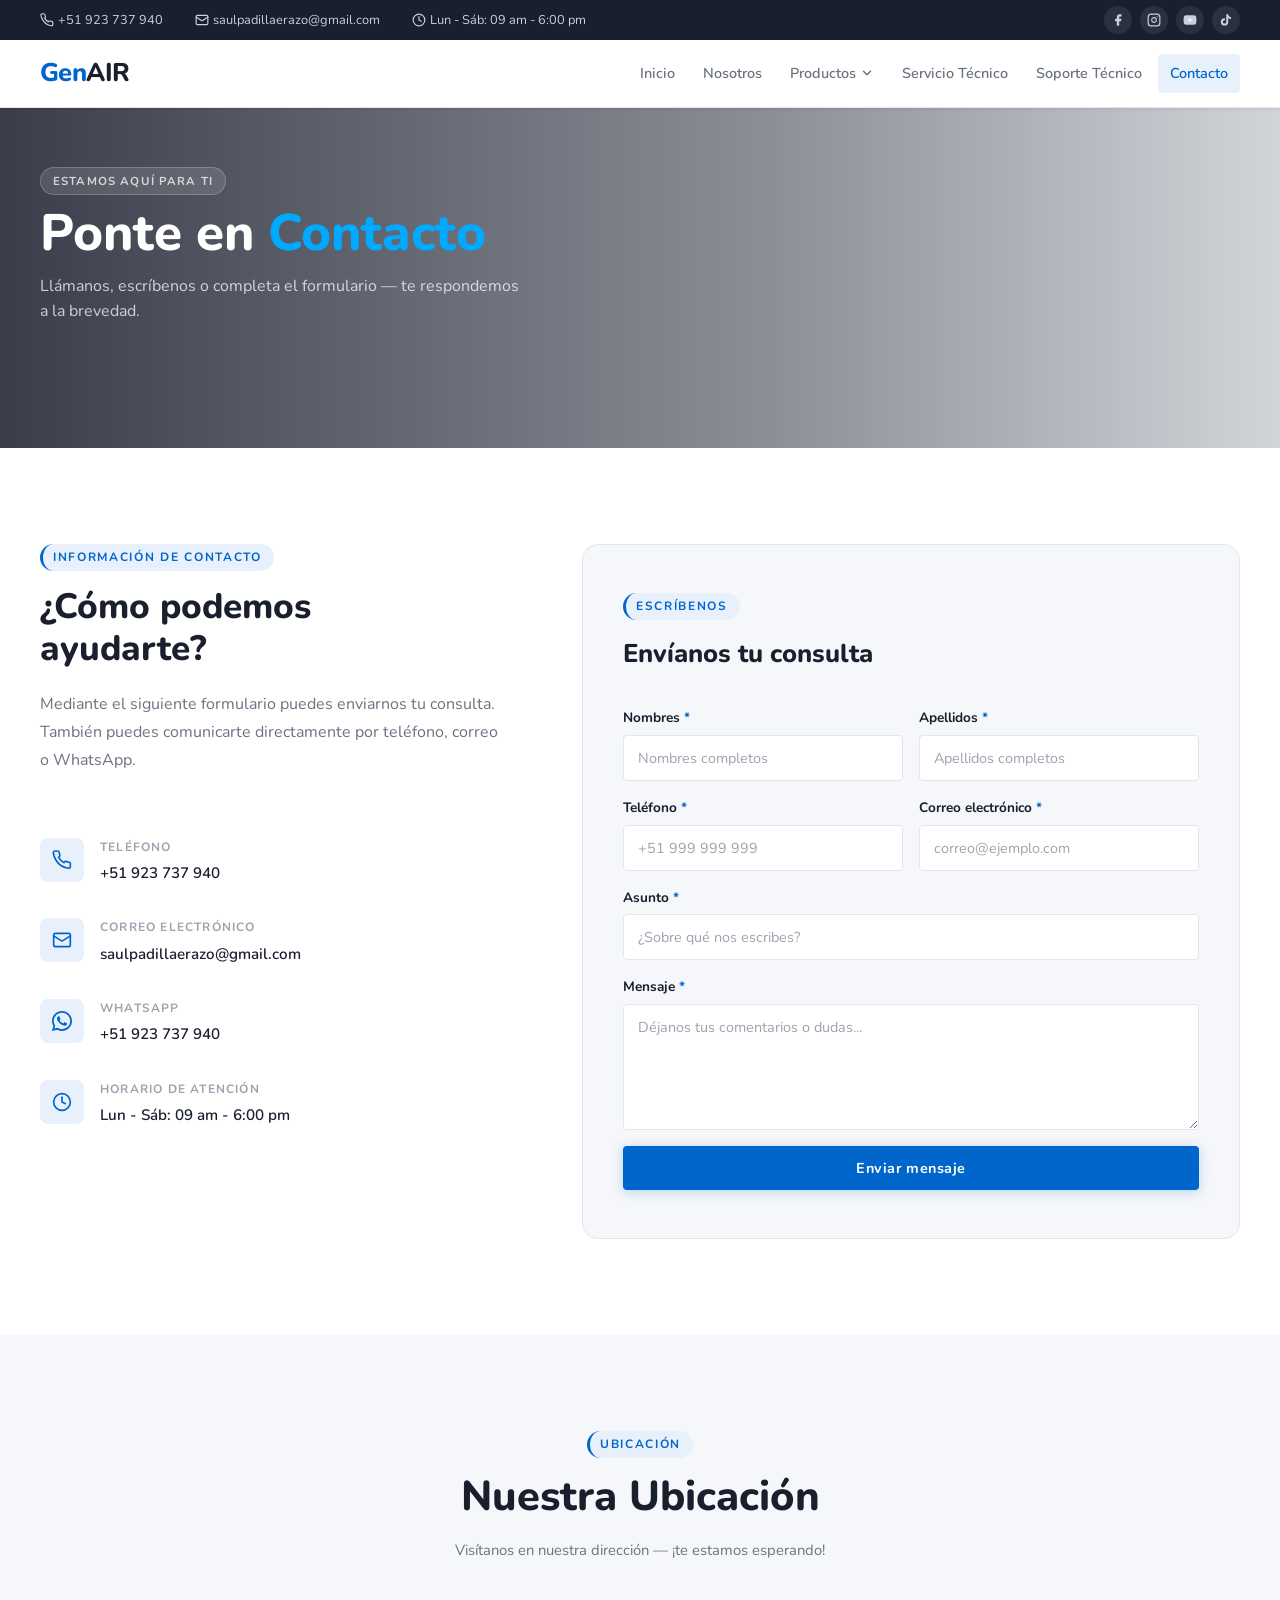
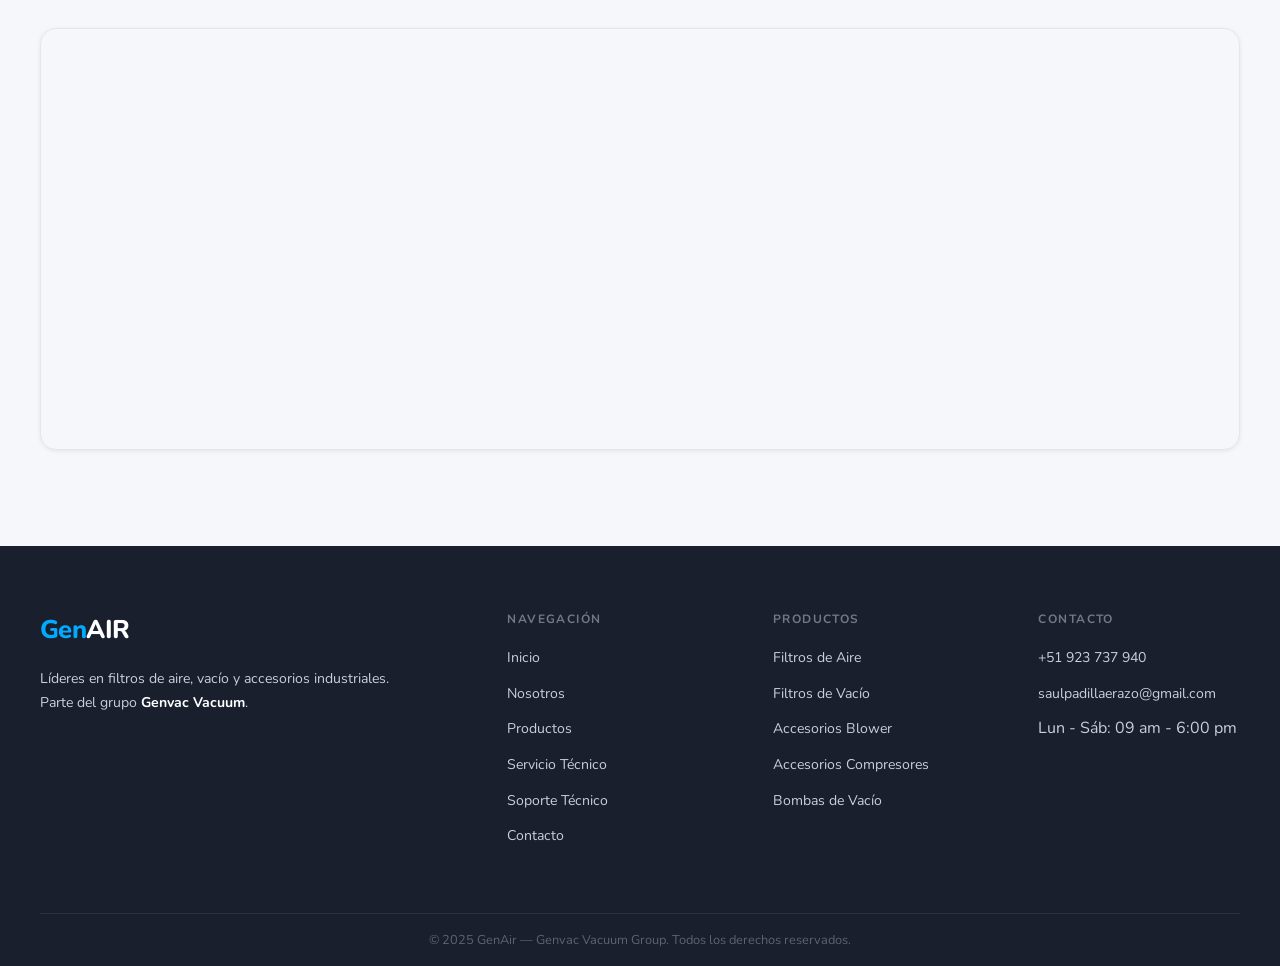
==== commit a3518345: "Se avanzo con todo el HTML,CSS,JS" ====
--- a/pages/contacto.html
+++ b/pages/contacto.html
@@ -47,23 +47,23 @@
       <nav id="nav" aria-label="Menú principal">
         <ul>
           <li><a href="../index.html">Inicio</a></li>
-          <li><a href="nosotros.html">Nosotros</a></li>
+          <li><a href="./nosotros.html">Nosotros</a></li>
           <li class="has-dropdown">
-            <a href="productos.html" class="dropdown-toggle">
+            <a href="./productos.html" class="dropdown-toggle">
               Productos
               <svg xmlns="http://www.w3.org/2000/svg" viewBox="0 0 24 24" fill="none" stroke="currentColor" stroke-width="2.5" stroke-linecap="round" stroke-linejoin="round"><polyline points="6 9 12 15 18 9"/></svg>
             </a>
             <ul class="dropdown">
-              <li><a href="productos/filtros-aire.html">Filtros de Aire</a></li>
-              <li><a href="productos/filtros-vacio.html">Filtros de Vacío</a></li>
-              <li><a href="productos/accesorios-blower.html">Accesorios Blower</a></li>
-              <li><a href="productos/accesorios-compresores.html">Accesorios Compresores</a></li>
-              <li><a href="productos/bombas-vacio.html">Bombas de Vacío</a></li>
+              <li><a href="./productos/filtros-aire.html">Filtros de Aire</a></li>
+              <li><a href="./productos/filtros-vacio.html">Filtros de Vacío</a></li>
+              <li><a href="./productos/accesorios-blower.html">Accesorios Blower</a></li>
+              <li><a href="./productos/accesorios-comprensores.html">Accesorios Compresores</a></li>
+              <li><a href="./productos/bombas-vacio.html">Bombas de Vacío</a></li>
             </ul>
           </li>
-          <li><a href="servicio-tecnico.html">Servicio Técnico</a></li>
-          <li><a href="soporte-tecnico.html">Soporte Técnico</a></li>
-          <li><a href="contacto.html" class="active">Contacto</a></li>
+          <li><a href="./servicio-tecnico.html">Servicio Técnico</a></li>
+          <li><a href="./soporte-tecnico.html">Soporte Técnico</a></li>
+          <li><a href="#" class="active">Contacto</a></li>
         </ul>
       </nav>
       <button id="hamburger" aria-label="Abrir menú" aria-expanded="false" aria-controls="nav">
@@ -226,21 +226,21 @@
         <h4>Navegación</h4>
         <ul>
           <li><a href="../index.html">Inicio</a></li>
-          <li><a href="nosotros.html">Nosotros</a></li>
-          <li><a href="productos.html">Productos</a></li>
-          <li><a href="servicio-tecnico.html">Servicio Técnico</a></li>
-          <li><a href="soporte-tecnico.html">Soporte Técnico</a></li>
-          <li><a href="contacto.html">Contacto</a></li>
+          <li><a href="./nosotros.html">Nosotros</a></li>
+          <li><a href="./productos.html">Productos</a></li>
+          <li><a href="./servicio-tecnico.html">Servicio Técnico</a></li>
+          <li><a href="./soporte-tecnico.html">Soporte Técnico</a></li>
+          <li><a href="#">Contacto</a></li>
         </ul>
       </div>
       <div>
         <h4>Productos</h4>
         <ul>
-          <li><a href="productos/filtros-aire.html">Filtros de Aire</a></li>
-          <li><a href="productos/filtros-vacio.html">Filtros de Vacío</a></li>
-          <li><a href="productos/accesorios-blower.html">Accesorios Blower</a></li>
-          <li><a href="productos/accesorios-compresores.html">Accesorios Compresores</a></li>
-          <li><a href="productos/bombas-vacio.html">Bombas de Vacío</a></li>
+          <li><a href="./productos/filtros-aire.html">Filtros de Aire</a></li>
+          <li><a href="./productos/bombas-vacio.html">Filtros de Vacío</a></li>
+          <li><a href="./productos/accesorios-blower.html">Accesorios Blower</a></li>
+          <li><a href="./productos/accesorios-comprensores.html">Accesorios Compresores</a></li>
+          <li><a href="./productos/bombas-vacio.html">Bombas de Vacío</a></li>
         </ul>
       </div>
       <div>
--- a/styles/style.css
+++ b/styles/style.css
@@ -23,6 +23,11 @@
 img {
   max-width: 100%;
   display: block;
+}
+
+svg {
+  display: inline-block;
+  vertical-align: middle;
 }
 
 a {
@@ -221,8 +226,8 @@
   gap: 4px;
 }
 .topbar-info svg {
-  width: 14px;
-  height: 14px;
+  width: 14px !important;
+  height: 14px !important;
   flex-shrink: 0;
 }
 .topbar-info a {
@@ -250,8 +255,8 @@
   transition: background 0.25s ease, color 0.25s ease;
 }
 .topbar-social a svg {
-  width: 14px;
-  height: 14px;
+  width: 14px !important;
+  height: 14px !important;
 }
 .topbar-social a:hover {
   background: #0066cc;
@@ -371,14 +376,13 @@
 .has-dropdown {
   position: relative;
 }
-.has-dropdown.is-open > a svg {
-  transform: rotate(180deg);
-}
 
 .dropdown {
-  display: none;
+  visibility: hidden;
+  opacity: 0;
+  pointer-events: none;
   position: absolute;
-  top: calc(100% + 8px);
+  top: calc(100% + 4px);
   left: 0;
   background: #ffffff;
   border: 1px solid #e2e6ed;
@@ -387,8 +391,20 @@
   min-width: 220px;
   padding: 8px;
   z-index: 200;
-  flex-direction: column !important;
-  gap: 0 !important;
+  display: flex;
+  flex-direction: column;
+  gap: 0;
+}
+.dropdown::before {
+  content: "";
+  position: absolute;
+  top: -12px;
+  left: 0;
+  right: 0;
+  height: 12px;
+}
+.dropdown {
+  transition: opacity 0.15s ease, visibility 0s linear 0.45s;
 }
 .dropdown li a {
   display: block;
@@ -403,10 +419,17 @@
   color: #0066cc;
 }
 
-.has-dropdown.is-open > .dropdown {
-  display: block;
-}
-
+@media (min-width: 768px) {
+  .has-dropdown:hover > a svg, .has-dropdown.is-open > a svg {
+    transform: rotate(180deg);
+  }
+  .has-dropdown:hover > .dropdown, .has-dropdown.is-open > .dropdown {
+    visibility: visible;
+    opacity: 1;
+    pointer-events: auto;
+    transition: opacity 0.15s ease, visibility 0s linear 0s;
+  }
+}
 @media (max-width: 768px) {
   #nav {
     display: none;
@@ -434,6 +457,10 @@
     border-radius: 0;
   }
   .dropdown {
+    visibility: visible !important;
+    opacity: 1 !important;
+    pointer-events: none;
+    display: none;
     position: static;
     box-shadow: none;
     border: none;
@@ -441,13 +468,15 @@
     padding-left: 32px;
     background: #f5f7fa;
     min-width: unset;
+    transition: none !important;
   }
   .dropdown li a {
     border-bottom: 1px solid #e2e6ed;
     border-radius: 0;
   }
   .has-dropdown.is-open > .dropdown {
-    display: block;
+    display: flex;
+    pointer-events: auto;
   }
 }
 #whatsapp-float {
@@ -756,6 +785,351 @@
 }
 .page-hero {
   position: relative;
+  height: 320px;
+  display: flex;
+  align-items: flex-end;
+  overflow: hidden;
+}
+@media (max-width: 768px) {
+  .page-hero {
+    height: 220px;
+  }
+}
+
+.page-hero-bg {
+  position: absolute;
+  inset: 0;
+  background-size: cover;
+  background-position: center;
+  transform: scale(1.05);
+  transition: transform 6s ease;
+}
+
+.page-hero:hover .page-hero-bg {
+  transform: scale(1);
+}
+
+.page-hero-overlay {
+  position: absolute;
+  inset: 0;
+  background: linear-gradient(to top, rgba(10, 20, 40, 0.75) 0%, rgba(10, 20, 40, 0.35) 60%, transparent 100%);
+}
+
+.page-hero-content {
+  position: relative;
+  z-index: 2;
+  padding-bottom: 64px;
+  color: white;
+}
+.page-hero-content .page-tag {
+  display: inline-block;
+  font-size: 0.72rem;
+  font-weight: 700;
+  letter-spacing: 0.1em;
+  text-transform: uppercase;
+  color: rgba(255, 255, 255, 0.75);
+  background: rgba(255, 255, 255, 0.12);
+  border: 1px solid rgba(255, 255, 255, 0.2);
+  padding: 4px 12px;
+  border-radius: 50px;
+  margin-bottom: 10px;
+}
+.page-hero-content h1 {
+  font-size: 2.2rem;
+  font-weight: 800;
+  line-height: 1.15;
+  margin-bottom: 8px;
+}
+.page-hero-content h1 span {
+  color: #7ec8ff;
+}
+@media (max-width: 768px) {
+  .page-hero-content h1 {
+    font-size: 1.5rem;
+  }
+}
+.page-hero-content p {
+  font-size: 1rem;
+  color: rgba(255, 255, 255, 0.8);
+  max-width: 520px;
+}
+@media (max-width: 768px) {
+  .page-hero-content p {
+    font-size: 0.875rem;
+  }
+}
+
+.breadcrumb {
+  background: #f5f7fa;
+  border-bottom: 1px solid #e2e6ed;
+  padding: 12px 0;
+}
+.breadcrumb .container {
+  display: flex;
+  align-items: center;
+  gap: 6px;
+  flex-wrap: wrap;
+}
+.breadcrumb a {
+  font-size: 0.82rem;
+  font-weight: 600;
+  color: #6b7280;
+  transition: color 0.25s ease;
+}
+.breadcrumb a:hover {
+  color: #0066cc;
+}
+.breadcrumb .separator {
+  font-size: 0.82rem;
+  color: #9ca3af;
+}
+.breadcrumb .current {
+  font-size: 0.82rem;
+  font-weight: 700;
+  color: #0066cc;
+}
+
+.section-tag {
+  display: inline-block;
+  font-size: 0.72rem;
+  font-weight: 700;
+  letter-spacing: 0.1em;
+  text-transform: uppercase;
+  color: #0066cc;
+  background: #e8f0fb;
+  padding: 4px 12px;
+  border-radius: 50px;
+  margin-bottom: 10px;
+}
+
+.section-header {
+  text-align: center;
+  max-width: 620px;
+  margin: 0 auto 32px;
+}
+.section-header h2 {
+  font-size: 1.75rem;
+  font-weight: 800;
+  color: #1a1f2e;
+  margin-bottom: 12px;
+  line-height: 1.2;
+}
+.section-header h2 span {
+  color: #0066cc;
+}
+@media (max-width: 480px) {
+  .section-header h2 {
+    font-size: 1.4rem;
+  }
+}
+.section-header p {
+  font-size: 0.925rem;
+  color: #6b7280;
+  line-height: 1.7;
+  margin: 0;
+}
+
+.page-tag {
+  display: inline-block;
+  font-size: 0.72rem;
+  font-weight: 700;
+  letter-spacing: 0.1em;
+  text-transform: uppercase;
+  color: #0066cc;
+  background: #e8f0fb;
+  padding: 4px 12px;
+  border-radius: 50px;
+  margin-bottom: 10px;
+}
+
+.section-split {
+  padding: 64px 0;
+  background: #ffffff;
+}
+
+.split-grid {
+  display: grid;
+  grid-template-columns: 1fr 1fr;
+  gap: 64px;
+  align-items: center;
+}
+@media (max-width: 768px) {
+  .split-grid {
+    grid-template-columns: 1fr;
+  }
+}
+
+.split-img .img-placeholder {
+  height: 360px;
+  border-radius: 8px;
+}
+@media (max-width: 768px) {
+  .split-img .img-placeholder {
+    height: 220px;
+  }
+}
+
+.split-text {
+  display: flex;
+  flex-direction: column;
+  gap: 8px;
+}
+.split-text h2 {
+  font-size: 1.75rem;
+  font-weight: 800;
+  color: #1a1f2e;
+  line-height: 1.2;
+  margin-bottom: 4px;
+}
+@media (max-width: 480px) {
+  .split-text h2 {
+    font-size: 1.4rem;
+  }
+}
+.split-text p {
+  color: #6b7280;
+  line-height: 1.7;
+  font-size: 0.925rem;
+}
+.split-text .btn-primary {
+  align-self: flex-start;
+  margin-top: 8px;
+}
+
+.section-products-detail {
+  padding: 64px 0;
+  background: #f5f7fa;
+}
+
+.products-detail-grid {
+  display: grid;
+  grid-template-columns: repeat(3, 1fr);
+  gap: 20px;
+  margin-top: 32px;
+}
+@media (max-width: 768px) {
+  .products-detail-grid {
+    grid-template-columns: repeat(2, 1fr);
+  }
+}
+@media (max-width: 480px) {
+  .products-detail-grid {
+    grid-template-columns: 1fr;
+  }
+}
+
+.product-item {
+  background: #ffffff;
+  border-radius: 8px;
+  overflow: hidden;
+  border: none;
+  transition: box-shadow 0.25s ease, transform 0.25s ease;
+}
+.product-item:hover {
+  box-shadow: 0 8px 32px rgba(0, 0, 0, 0.14);
+  transform: translateY(-5px);
+}
+
+.product-item-img .img-placeholder {
+  height: 160px !important;
+  aspect-ratio: unset !important;
+  border-radius: 0;
+  border: none;
+  border-bottom: 1px solid #e2e6ed;
+}
+
+.product-item-body {
+  padding: 16px;
+  text-align: center;
+  display: flex;
+  flex-direction: column;
+  align-items: center;
+  gap: 8px;
+}
+.product-item-body h3 {
+  font-size: 0.85rem;
+  font-weight: 700;
+  color: #1a1f2e;
+  line-height: 1.4;
+  margin: 0;
+}
+.product-item-body .btn-outline {
+  font-size: 0.78rem;
+  padding: 6px 20px;
+  border-radius: 50px;
+  margin-top: 4px;
+}
+
+.products-cta {
+  margin-top: 64px;
+  text-align: center;
+  display: flex;
+  flex-direction: column;
+  align-items: center;
+  gap: 8px;
+}
+.products-cta p {
+  font-size: 0.95rem;
+  color: #6b7280;
+  font-weight: 600;
+}
+
+.section-cta-product {
+  padding: 64px 0;
+  background: linear-gradient(135deg, #e8f0fb 0%, #ddeeff 100%);
+}
+.section-cta-product .container {
+  display: flex;
+  align-items: center;
+  justify-content: space-between;
+  gap: 32px;
+}
+@media (max-width: 768px) {
+  .section-cta-product .container {
+    flex-direction: column;
+    text-align: center;
+  }
+}
+
+.cta-product-text {
+  flex: 1;
+}
+.cta-product-text h2 {
+  font-size: 1.5rem;
+  font-weight: 800;
+  color: #1a1f2e;
+  margin-bottom: 10px;
+  line-height: 1.2;
+}
+@media (max-width: 480px) {
+  .cta-product-text h2 {
+    font-size: 1.2rem;
+  }
+}
+.cta-product-text p {
+  font-size: 0.9rem;
+  color: #6b7280;
+  line-height: 1.6;
+  max-width: 480px;
+  margin: 0;
+}
+
+.cta-product-btns {
+  display: flex;
+  flex-direction: column;
+  gap: 8px;
+  flex-shrink: 0;
+}
+@media (max-width: 768px) {
+  .cta-product-btns {
+    flex-direction: row;
+    flex-wrap: wrap;
+    justify-content: center;
+  }
+}
+
+.page-hero {
+  position: relative;
   height: 340px;
   display: flex;
   align-items: center;
@@ -1193,6 +1567,321 @@
 @media (max-width: 768px) {
   .products-grid {
     grid-template-columns: 1fr;
+  }
+}
+.breadcrumb {
+  background: #f5f7fa;
+  border-bottom: 1px solid #e2e6ed;
+  padding: 10px 0;
+}
+.breadcrumb .container {
+  display: flex;
+  align-items: center;
+  gap: 8px;
+  font-size: 0.82rem;
+  font-weight: 600;
+}
+.breadcrumb a {
+  color: #6b7280;
+  transition: color 0.25s ease;
+}
+.breadcrumb a:hover {
+  color: #0066cc;
+}
+.breadcrumb .separator {
+  color: #9ca3af;
+  font-size: 0.75rem;
+}
+.breadcrumb .current {
+  color: #0066cc;
+}
+
+.section-products-detail {
+  padding-block: 96px;
+  background: #f5f7fa;
+}
+
+.products-detail-grid {
+  display: grid;
+  grid-template-columns: repeat(3, 1fr);
+  gap: 20px;
+  margin-bottom: 64px;
+}
+
+.product-item {
+  background: #ffffff;
+  border-radius: 8px;
+  overflow: hidden;
+  box-shadow: 0 2px 8px rgba(0, 0, 0, 0.06);
+  transition: box-shadow 0.25s ease, transform 0.25s ease;
+}
+.product-item:hover {
+  box-shadow: 0 8px 24px rgba(0, 0, 0, 0.12);
+  transform: translateY(-5px);
+}
+.product-item .img-placeholder {
+  width: 100%;
+  height: 160px !important;
+  min-height: unset !important;
+  aspect-ratio: unset !important;
+  border-radius: 0 !important;
+  border: none !important;
+  background: #f5f7fa !important;
+  display: flex;
+  align-items: center;
+  justify-content: center;
+}
+.product-item .img-placeholder span {
+  font-size: 0.75rem;
+  color: #9ca3af;
+  font-weight: 600;
+}
+
+.product-item-body {
+  padding: 12px 14px 16px;
+  text-align: center;
+}
+.product-item-body h3 {
+  font-size: 0.85rem;
+  font-weight: 700;
+  color: #1a1f2e;
+  line-height: 1.4;
+  margin-bottom: 10px;
+}
+.product-item-body .btn-outline {
+  display: inline-block;
+  font-size: 0.75rem;
+  font-weight: 700;
+  color: #0066cc;
+  border: 1.5px solid #0066cc;
+  border-radius: 50px;
+  padding: 5px 18px;
+  transition: all 0.25s ease;
+  text-decoration: none;
+}
+.product-item-body .btn-outline:hover {
+  background: #0066cc;
+  color: #fff;
+}
+
+.section-cta-product {
+  padding-block: 96px;
+  background: linear-gradient(135deg, #e8f0fb 0%, #ddeeff 100%);
+  border-top: 1px solid #e2e6ed;
+}
+.section-cta-product .container {
+  display: flex;
+  align-items: center;
+  justify-content: space-between;
+  gap: 32px;
+}
+.section-cta-product .cta-product-text h2 {
+  font-size: clamp(1.4rem, 2.5vw, 2rem);
+  font-weight: 800;
+  color: #1a1f2e;
+  margin-bottom: 10px;
+  line-height: 1.2;
+}
+.section-cta-product .cta-product-text p {
+  color: #6b7280;
+  font-size: 0.95rem;
+  max-width: 480px;
+  line-height: 1.7;
+}
+.section-cta-product .cta-product-btns {
+  display: flex;
+  flex-direction: column;
+  gap: 8px;
+  flex-shrink: 0;
+}
+
+@media (max-width: 1024px) {
+  .products-detail-grid {
+    grid-template-columns: repeat(3, 1fr);
+  }
+}
+@media (max-width: 768px) {
+  .products-detail-grid {
+    grid-template-columns: repeat(2, 1fr);
+  }
+  .section-cta-product .container {
+    flex-direction: column;
+    text-align: center;
+  }
+  .section-cta-product .cta-product-btns {
+    flex-direction: row;
+    flex-wrap: wrap;
+    justify-content: center;
+  }
+}
+@media (max-width: 480px) {
+  .products-detail-grid {
+    grid-template-columns: 1fr;
+  }
+}
+.bv-stats {
+  display: flex;
+  gap: 28px;
+  margin: 24px 0 28px;
+  padding: 20px 0;
+  border-top: 1px solid #e2e6ed;
+  border-bottom: 1px solid #e2e6ed;
+}
+
+.bv-stat {
+  display: flex;
+  flex-direction: column;
+  gap: 2px;
+}
+.bv-stat strong {
+  font-size: 1.6rem;
+  font-weight: 800;
+  color: #0066cc;
+  line-height: 1;
+}
+.bv-stat span {
+  font-size: 0.75rem;
+  color: #6b7280;
+  font-weight: 600;
+  text-transform: uppercase;
+  letter-spacing: 0.04em;
+}
+
+.bv-aplicaciones {
+  padding-block: 96px;
+  background: #ffffff;
+  border-bottom: 1px solid #e2e6ed;
+}
+
+.bv-apps-grid {
+  display: grid;
+  grid-template-columns: repeat(6, 1fr);
+  gap: 16px;
+  margin-top: 64px;
+}
+
+.bv-app-item {
+  display: flex;
+  flex-direction: column;
+  align-items: center;
+  gap: 10px;
+  text-align: center;
+  padding: 20px 12px;
+  border-radius: 8px;
+  border: 1px solid #e2e6ed;
+  background: #ffffff;
+  transition: all 0.25s ease;
+  cursor: default;
+}
+.bv-app-item:hover {
+  border-color: #0066cc;
+  background: #e8f0fb;
+  transform: translateY(-3px);
+}
+.bv-app-item:hover .bv-app-icon svg {
+  stroke: #0066cc;
+}
+.bv-app-item span {
+  font-size: 0.75rem;
+  font-weight: 700;
+  color: #6b7280;
+  line-height: 1.3;
+}
+
+.bv-app-icon {
+  width: 44px;
+  height: 44px;
+  display: flex;
+  align-items: center;
+  justify-content: center;
+}
+.bv-app-icon svg {
+  width: 28px;
+  height: 28px;
+  stroke: #6b7280;
+  transition: stroke 0.25s ease;
+}
+
+@media (max-width: 1024px) {
+  .bv-apps-grid {
+    grid-template-columns: repeat(3, 1fr);
+  }
+  .bv-stats {
+    gap: 20px;
+  }
+}
+@media (max-width: 768px) {
+  .bv-apps-grid {
+    grid-template-columns: repeat(2, 1fr);
+  }
+  .bv-stats {
+    flex-wrap: wrap;
+    gap: 16px;
+  }
+}
+.acc-blower-tipos {
+  display: flex;
+  flex-wrap: wrap;
+  gap: 8px;
+  margin: 20px 0 28px;
+}
+
+.acc-tipo-badge {
+  display: inline-block;
+  font-size: 0.75rem;
+  font-weight: 700;
+  color: #0066cc;
+  background: #e8f0fb;
+  border: 1px solid rgba(0, 102, 204, 0.2);
+  padding: 5px 14px;
+  border-radius: 50px;
+  letter-spacing: 0.02em;
+}
+
+.acc-comp-banner {
+  background: #ffffff;
+  border-top: 1px solid #e2e6ed;
+  border-bottom: 1px solid #e2e6ed;
+  padding: 32px 0;
+}
+
+.acc-comp-banner-grid {
+  display: grid;
+  grid-template-columns: repeat(3, 1fr);
+  gap: 32px;
+}
+
+.acc-comp-banner-item {
+  display: flex;
+  align-items: flex-start;
+  gap: 16px;
+}
+.acc-comp-banner-item svg {
+  width: 36px;
+  height: 36px;
+  flex-shrink: 0;
+  stroke: #0066cc;
+}
+.acc-comp-banner-item div {
+  display: flex;
+  flex-direction: column;
+  gap: 3px;
+}
+.acc-comp-banner-item strong {
+  font-size: 0.9rem;
+  font-weight: 800;
+  color: #1a1f2e;
+}
+.acc-comp-banner-item span {
+  font-size: 0.8rem;
+  color: #6b7280;
+  line-height: 1.5;
+}
+
+@media (max-width: 768px) {
+  .acc-comp-banner-grid {
+    grid-template-columns: 1fr;
+    gap: 16px;
   }
 }
 .section-intro {
@@ -1604,5 +2293,402 @@
     grid-template-columns: 1fr;
   }
 }
+.home-intro {
+  padding: 64px 0;
+  background: #ffffff;
+}
+
+.home-intro-grid {
+  display: grid;
+  grid-template-columns: 1fr 1fr;
+  gap: 64px;
+  align-items: center;
+}
+@media (max-width: 768px) {
+  .home-intro-grid {
+    grid-template-columns: 1fr;
+  }
+}
+
+.home-intro-text h2 {
+  font-size: 2rem;
+  font-weight: 800;
+  color: #1a1f2e;
+  line-height: 1.25;
+  margin: 12px 0 20px;
+}
+.home-intro-text h2 span {
+  color: #0066cc;
+}
+@media (max-width: 480px) {
+  .home-intro-text h2 {
+    font-size: 1.5rem;
+  }
+}
+.home-intro-text p {
+  color: #6b7280;
+  line-height: 1.7;
+  margin-bottom: 16px;
+}
+
+.home-intro-btns {
+  display: flex;
+  gap: 8px;
+  flex-wrap: wrap;
+  margin-top: 16px;
+}
+
+.home-intro-collage {
+  display: grid;
+  grid-template-columns: 1fr;
+  gap: 12px;
+}
+
+.collage-main .img-placeholder {
+  height: 260px;
+  border-radius: 8px;
+}
+
+.collage-grid {
+  display: grid;
+  grid-template-columns: repeat(3, 1fr);
+  gap: 10px;
+}
+.collage-grid .img-placeholder {
+  height: 110px;
+  border-radius: 4px;
+}
+
+.home-products {
+  padding: 64px 0 16px;
+  background: #f5f7fa;
+}
+
+.home-products-carousel-wrap {
+  position: relative;
+  display: flex;
+  align-items: center;
+  gap: 0;
+  margin-top: 32px;
+}
+
+.hpc-track-outer {
+  flex: 1;
+  overflow: hidden;
+  padding: 8px 0 16px;
+}
+
+.hpc-track {
+  display: flex;
+  gap: 20px;
+  transition: transform 0.4s ease;
+  padding: 0 16px;
+}
+
+.hpc-card {
+  flex: 0 0 calc(25% - 15px);
+  background: #ffffff;
+  border-radius: 8px;
+  border: 1px solid #e2e6ed;
+  overflow: hidden;
+  text-decoration: none;
+  color: #1a1f2e;
+  transition: box-shadow 0.25s ease, transform 0.25s ease;
+}
+.hpc-card:hover {
+  box-shadow: 0 8px 32px rgba(0, 0, 0, 0.14);
+  transform: translateY(-4px);
+}
+@media (max-width: 1024px) {
+  .hpc-card {
+    flex: 0 0 calc(33.33% - 14px);
+  }
+}
+@media (max-width: 768px) {
+  .hpc-card {
+    flex: 0 0 calc(50% - 10px);
+  }
+}
+@media (max-width: 480px) {
+  .hpc-card {
+    flex: 0 0 calc(80% - 10px);
+  }
+}
+
+.hpc-card-img .img-placeholder {
+  height: 180px;
+  border-radius: 0;
+}
+
+.hpc-card-body {
+  padding: 16px;
+}
+.hpc-card-body h3 {
+  font-size: 0.95rem;
+  font-weight: 700;
+  color: #1a1f2e;
+  margin-bottom: 4px;
+}
+
+.hpc-sub {
+  font-size: 0.78rem;
+  color: #6b7280;
+}
+
+.hpc-prev,
+.hpc-next {
+  flex-shrink: 0;
+  width: 44px;
+  height: 44px;
+  background: #ffffff;
+  border: 1px solid #e2e6ed;
+  border-radius: 50px;
+  display: flex;
+  align-items: center;
+  justify-content: center;
+  cursor: pointer;
+  transition: background 0.25s ease, box-shadow 0.25s ease;
+  margin: 0 8px;
+  z-index: 2;
+}
+.hpc-prev svg,
+.hpc-next svg {
+  stroke: #6b7280;
+  transition: stroke 0.25s ease;
+}
+.hpc-prev:hover,
+.hpc-next:hover {
+  background: #0066cc;
+  border-color: #0066cc;
+  box-shadow: 0 4px 16px rgba(0, 0, 0, 0.1);
+}
+.hpc-prev:hover svg,
+.hpc-next:hover svg {
+  stroke: white;
+}
+@media (max-width: 480px) {
+  .hpc-prev,
+  .hpc-next {
+    width: 36px;
+    height: 36px;
+    margin: 0 4px;
+  }
+}
+
+.hpc-dots {
+  display: flex;
+  justify-content: center;
+  gap: 8px;
+  margin-top: 16px;
+  padding-bottom: 8px;
+}
+
+.hpc-dot {
+  width: 8px;
+  height: 8px;
+  border-radius: 50px;
+  background: #e2e6ed;
+  border: none;
+  cursor: pointer;
+  transition: background 0.25s ease, width 0.25s ease;
+  padding: 0;
+}
+.hpc-dot.active {
+  background: #0066cc;
+  width: 24px;
+}
+
+.home-sectores {
+  padding: 64px 0;
+  background: #ffffff;
+}
+
+.sectores-grid {
+  display: grid;
+  grid-template-columns: 1fr 1fr;
+  gap: 64px;
+  align-items: start;
+  margin-top: 32px;
+}
+@media (max-width: 768px) {
+  .sectores-grid {
+    grid-template-columns: 1fr;
+  }
+}
+
+.sectores-img .img-placeholder {
+  height: 380px;
+  border-radius: 8px;
+}
+@media (max-width: 768px) {
+  .sectores-img .img-placeholder {
+    height: 240px;
+  }
+}
+
+.sectores-list {
+  display: grid;
+  grid-template-columns: 1fr 1fr;
+  gap: 16px;
+}
+
+.sector-item {
+  display: flex;
+  align-items: center;
+  gap: 14px;
+}
+.sector-item span {
+  font-size: 0.9rem;
+  font-weight: 700;
+  color: #1a1f2e;
+  line-height: 1.3;
+}
+.sector-item--wide {
+  grid-column: 1/-1;
+}
+
+.sector-icon {
+  flex-shrink: 0;
+  width: 56px;
+  height: 56px;
+  border: 1.5px solid #e2e6ed;
+  border-radius: 8px;
+  display: flex;
+  align-items: center;
+  justify-content: center;
+  transition: background 0.25s ease, border-color 0.25s ease;
+}
+.sector-icon svg {
+  stroke: #6b7280;
+  transition: stroke 0.25s ease;
+}
+.sector-item:hover .sector-icon {
+  background: #e8f0fb;
+  border-color: #0066cc;
+}
+.sector-item:hover .sector-icon svg {
+  stroke: #0066cc;
+}
+
+.home-servicios {
+  padding: 64px 0;
+  background: #f5f7fa;
+}
+
+.servicios-grid {
+  display: grid;
+  grid-template-columns: repeat(3, 1fr);
+  gap: 32px;
+  margin-top: 32px;
+}
+@media (max-width: 768px) {
+  .servicios-grid {
+    grid-template-columns: 1fr;
+  }
+}
+
+.servicio-card {
+  background: #ffffff;
+  border: 1px solid #e2e6ed;
+  border-radius: 8px;
+  padding: 32px;
+  display: flex;
+  flex-direction: column;
+  gap: 8px;
+  transition: box-shadow 0.25s ease, transform 0.25s ease;
+}
+.servicio-card:hover {
+  box-shadow: 0 8px 32px rgba(0, 0, 0, 0.14);
+  transform: translateY(-4px);
+}
+.servicio-card h3 {
+  font-size: 1.05rem;
+  font-weight: 700;
+  color: #1a1f2e;
+  margin: 0;
+}
+.servicio-card p {
+  font-size: 0.875rem;
+  color: #6b7280;
+  line-height: 1.6;
+  flex: 1;
+  margin: 0;
+}
+.servicio-card .btn-outline {
+  align-self: flex-start;
+  margin-top: 8px;
+}
+
+.servicio-icon {
+  width: 56px;
+  height: 56px;
+  background: #e8f0fb;
+  border-radius: 8px;
+  display: flex;
+  align-items: center;
+  justify-content: center;
+}
+.servicio-icon svg {
+  stroke: #0066cc;
+}
+
+.home-marcas {
+  padding: 64px 0;
+  background: #ffffff;
+}
+
+.marcas-track-outer {
+  overflow: hidden;
+  margin-top: 32px;
+  padding: 8px 0;
+  mask-image: linear-gradient(to right, transparent 0%, black 8%, black 92%, transparent 100%);
+}
+
+.marcas-track {
+  display: flex;
+  gap: 32px;
+  width: max-content;
+  animation: marcas-scroll 28s linear infinite;
+}
+.marcas-track:hover {
+  animation-play-state: paused;
+}
+
+@keyframes marcas-scroll {
+  0% {
+    transform: translateX(0);
+  }
+  100% {
+    transform: translateX(-50%);
+  }
+}
+.marca-item {
+  flex-shrink: 0;
+  display: flex;
+  align-items: center;
+  justify-content: center;
+}
+
+.marca-logo-placeholder {
+  height: 56px;
+  min-width: 120px;
+  padding: 0 16px;
+  background: #f5f7fa;
+  border: 1px solid #e2e6ed;
+  border-radius: 8px;
+  display: flex;
+  align-items: center;
+  justify-content: center;
+  font-size: 0.85rem;
+  font-weight: 700;
+  color: #6b7280;
+  letter-spacing: 0.05em;
+  transition: background 0.25s ease, border-color 0.25s ease, color 0.25s ease;
+}
+.marca-logo-placeholder:hover {
+  background: #e8f0fb;
+  border-color: #0066cc;
+  color: #0066cc;
+}
 
 /*# sourceMappingURL=style.css.map */
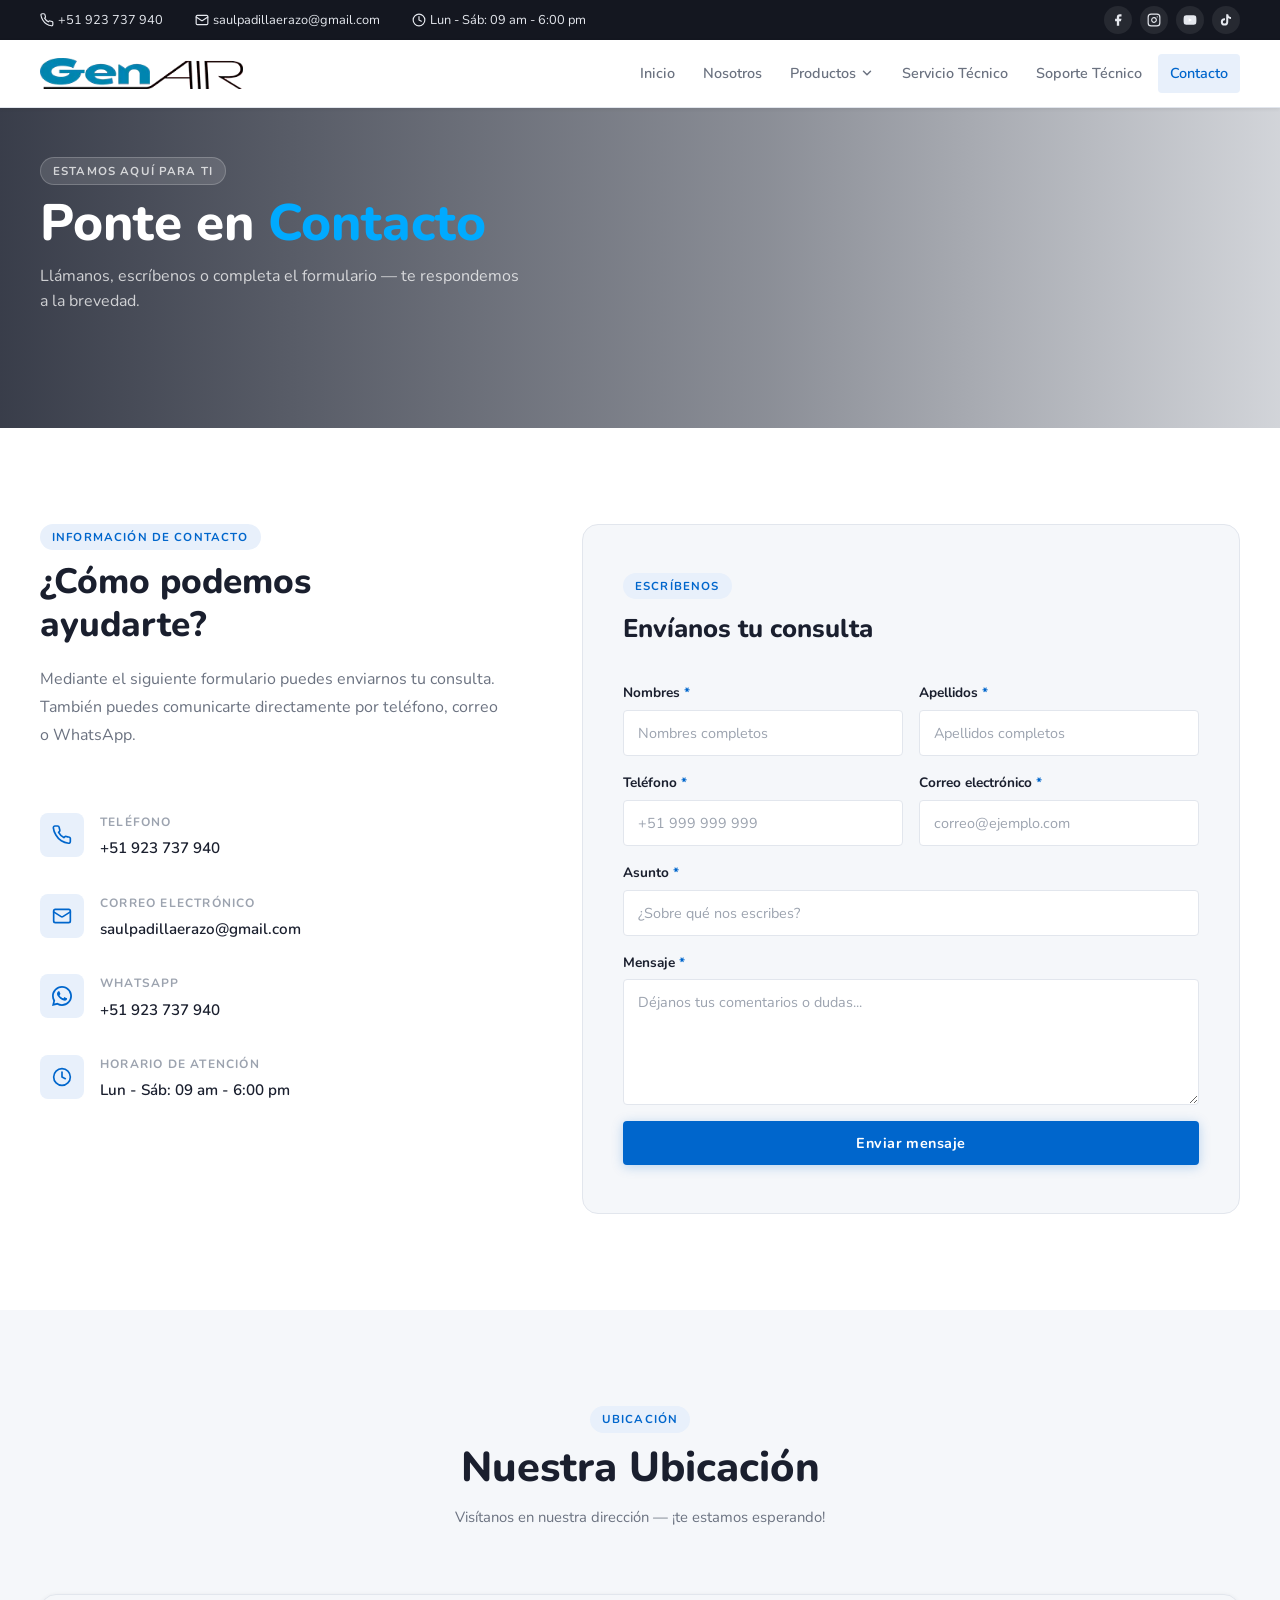
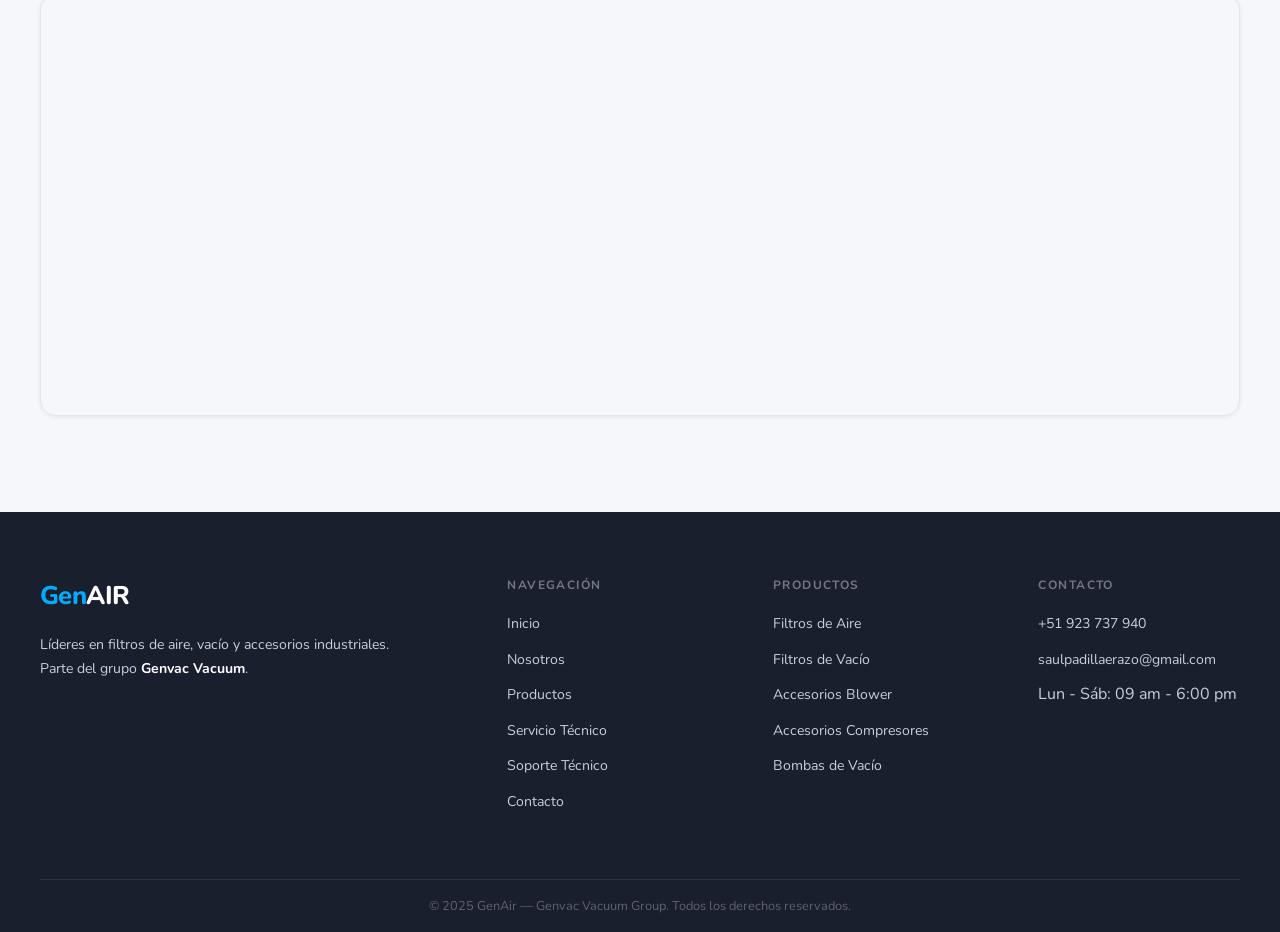
==== commit 87077b8e: "INDEX COMPLETADO AL 100%" ====
--- a/pages/contacto.html
+++ b/pages/contacto.html
@@ -8,6 +8,7 @@
   <link rel="preconnect" href="https://fonts.googleapis.com">
   <link rel="preconnect" href="https://fonts.gstatic.com" crossorigin>
   <link href="https://fonts.googleapis.com/css2?family=Nunito:wght@400;600;700;800&display=swap" rel="stylesheet">
+  <link rel="icon" type="image/png" sizes="32x32" href="../img/logos/logo_Acesso.webp"/>
   <link rel="stylesheet" href="../styles/style.css"/>
 </head>
 <body>
@@ -42,7 +43,7 @@
   <header id="header">
     <div class="container">
       <a href="../index.html" class="logo" aria-label="GenAir inicio">
-        <span class="logo-gen">Gen</span><span class="logo-air">AIR</span>
+        <img src="../img/logos/LOGO-GENAIR.png" alt="GenAir">
       </a>
       <nav id="nav" aria-label="Menú principal">
         <ul>
--- a/styles/style.css
+++ b/styles/style.css
@@ -203,8 +203,8 @@
 }
 
 #topbar {
-  background: #1a1f2e;
-  color: #c8d0dc;
+  background: #141720;
+  color: #e5e8ee;
   height: 40px;
   font-size: 0.8rem;
 }
@@ -231,7 +231,7 @@
   flex-shrink: 0;
 }
 .topbar-info a {
-  color: #c8d0dc;
+  color: #e5e8ee;
   transition: color 0.25s ease;
 }
 .topbar-info a:hover {
@@ -251,7 +251,7 @@
   height: 28px;
   border-radius: 50%;
   background: rgba(255, 255, 255, 0.08);
-  color: #c8d0dc;
+  color: #e5e8ee;
   transition: background 0.25s ease, color 0.25s ease;
 }
 .topbar-social a svg {
@@ -293,6 +293,12 @@
   flex-shrink: 0;
   display: flex;
   align-items: center;
+}
+.logo img {
+  height: 32px;
+  width: auto;
+  display: block;
+  object-fit: contain;
 }
 
 .logo-gen {
@@ -787,12 +793,12 @@
   position: relative;
   height: 320px;
   display: flex;
-  align-items: flex-end;
+  align-items: center;
   overflow: hidden;
 }
 @media (max-width: 768px) {
   .page-hero {
-    height: 220px;
+    height: 260px;
   }
 }
 
@@ -801,6 +807,7 @@
   inset: 0;
   background-size: cover;
   background-position: center;
+  background-color: #f5f7fa;
   transform: scale(1.05);
   transition: transform 6s ease;
 }
@@ -812,7 +819,7 @@
 .page-hero-overlay {
   position: absolute;
   inset: 0;
-  background: linear-gradient(to top, rgba(10, 20, 40, 0.75) 0%, rgba(10, 20, 40, 0.35) 60%, transparent 100%);
+  background: linear-gradient(to right, rgba(10, 15, 30, 0.8) 0%, rgba(10, 15, 30, 0.45) 60%, rgba(10, 15, 30, 0.15) 100%);
 }
 
 .page-hero-content {
@@ -835,13 +842,14 @@
   margin-bottom: 10px;
 }
 .page-hero-content h1 {
-  font-size: 2.2rem;
+  font-size: clamp(2rem, 5vw, 3.2rem);
   font-weight: 800;
-  line-height: 1.15;
-  margin-bottom: 8px;
+  color: #fff;
+  line-height: 1.1;
+  margin-bottom: 12px;
 }
 .page-hero-content h1 span {
-  color: #7ec8ff;
+  color: #00aaff;
 }
 @media (max-width: 768px) {
   .page-hero-content h1 {
@@ -850,29 +858,42 @@
 }
 .page-hero-content p {
   font-size: 1rem;
-  color: rgba(255, 255, 255, 0.8);
-  max-width: 520px;
+  color: rgba(255, 255, 255, 0.75);
+  max-width: 480px;
 }
 @media (max-width: 768px) {
   .page-hero-content p {
     font-size: 0.875rem;
   }
+}
+
+.page-tag {
+  display: inline-block;
+  font-size: 0.72rem;
+  font-weight: 700;
+  letter-spacing: 0.1em;
+  text-transform: uppercase;
+  color: #0066cc;
+  background: #e8f0fb;
+  padding: 4px 12px;
+  border-radius: 50px;
+  margin-bottom: 10px;
 }
 
 .breadcrumb {
   background: #f5f7fa;
   border-bottom: 1px solid #e2e6ed;
-  padding: 12px 0;
+  padding: 10px 0;
 }
 .breadcrumb .container {
   display: flex;
   align-items: center;
-  gap: 6px;
+  gap: 8px;
   flex-wrap: wrap;
-}
-.breadcrumb a {
   font-size: 0.82rem;
   font-weight: 600;
+}
+.breadcrumb a {
   color: #6b7280;
   transition: color 0.25s ease;
 }
@@ -880,13 +901,12 @@
   color: #0066cc;
 }
 .breadcrumb .separator {
-  font-size: 0.82rem;
   color: #9ca3af;
+  font-size: 0.75rem;
 }
 .breadcrumb .current {
-  font-size: 0.82rem;
+  color: #0066cc;
   font-weight: 700;
-  color: #0066cc;
 }
 
 .section-tag {
@@ -901,6 +921,11 @@
   border-radius: 50px;
   margin-bottom: 10px;
 }
+.section-tag--light {
+  color: rgba(255, 255, 255, 0.6);
+  background: rgba(255, 255, 255, 0.08);
+  border: 1px solid rgba(255, 255, 255, 0.15);
+}
 
 .section-header {
   text-align: center;
@@ -908,7 +933,7 @@
   margin: 0 auto 32px;
 }
 .section-header h2 {
-  font-size: 1.75rem;
+  font-size: clamp(1.8rem, 3.5vw, 2.6rem);
   font-weight: 800;
   color: #1a1f2e;
   margin-bottom: 12px;
@@ -929,17 +954,8 @@
   margin: 0;
 }
 
-.page-tag {
-  display: inline-block;
-  font-size: 0.72rem;
-  font-weight: 700;
-  letter-spacing: 0.1em;
-  text-transform: uppercase;
-  color: #0066cc;
-  background: #e8f0fb;
-  padding: 4px 12px;
-  border-radius: 50px;
-  margin-bottom: 10px;
+.section-alt {
+  background: #f5f7fa;
 }
 
 .section-split {
@@ -950,15 +966,31 @@
 .split-grid {
   display: grid;
   grid-template-columns: 1fr 1fr;
-  gap: 64px;
-  align-items: center;
+  gap: 72px;
+  align-items: center;
+}
+.split-grid--reverse .split-img {
+  order: 2;
+}
+.split-grid--reverse .split-text {
+  order: 1;
 }
 @media (max-width: 768px) {
   .split-grid {
     grid-template-columns: 1fr;
-  }
-}
-
+    gap: 40px;
+  }
+  .split-grid--reverse .split-img, .split-grid--reverse .split-text {
+    order: unset;
+  }
+}
+
+.split-img img {
+  width: 100%;
+  aspect-ratio: 4/3;
+  object-fit: cover;
+  border-radius: 16px;
+}
 .split-img .img-placeholder {
   height: 360px;
   border-radius: 8px;
@@ -975,7 +1007,7 @@
   gap: 8px;
 }
 .split-text h2 {
-  font-size: 1.75rem;
+  font-size: clamp(1.6rem, 3vw, 2.2rem);
   font-weight: 800;
   color: #1a1f2e;
   line-height: 1.2;
@@ -988,8 +1020,13 @@
 }
 .split-text p {
   color: #6b7280;
-  line-height: 1.7;
+  line-height: 1.75;
   font-size: 0.925rem;
+  margin-bottom: 16px;
+}
+.split-text p strong {
+  color: #0066cc;
+  font-weight: 700;
 }
 .split-text .btn-primary {
   align-self: flex-start;
@@ -1016,596 +1053,6 @@
   .products-detail-grid {
     grid-template-columns: 1fr;
   }
-}
-
-.product-item {
-  background: #ffffff;
-  border-radius: 8px;
-  overflow: hidden;
-  border: none;
-  transition: box-shadow 0.25s ease, transform 0.25s ease;
-}
-.product-item:hover {
-  box-shadow: 0 8px 32px rgba(0, 0, 0, 0.14);
-  transform: translateY(-5px);
-}
-
-.product-item-img .img-placeholder {
-  height: 160px !important;
-  aspect-ratio: unset !important;
-  border-radius: 0;
-  border: none;
-  border-bottom: 1px solid #e2e6ed;
-}
-
-.product-item-body {
-  padding: 16px;
-  text-align: center;
-  display: flex;
-  flex-direction: column;
-  align-items: center;
-  gap: 8px;
-}
-.product-item-body h3 {
-  font-size: 0.85rem;
-  font-weight: 700;
-  color: #1a1f2e;
-  line-height: 1.4;
-  margin: 0;
-}
-.product-item-body .btn-outline {
-  font-size: 0.78rem;
-  padding: 6px 20px;
-  border-radius: 50px;
-  margin-top: 4px;
-}
-
-.products-cta {
-  margin-top: 64px;
-  text-align: center;
-  display: flex;
-  flex-direction: column;
-  align-items: center;
-  gap: 8px;
-}
-.products-cta p {
-  font-size: 0.95rem;
-  color: #6b7280;
-  font-weight: 600;
-}
-
-.section-cta-product {
-  padding: 64px 0;
-  background: linear-gradient(135deg, #e8f0fb 0%, #ddeeff 100%);
-}
-.section-cta-product .container {
-  display: flex;
-  align-items: center;
-  justify-content: space-between;
-  gap: 32px;
-}
-@media (max-width: 768px) {
-  .section-cta-product .container {
-    flex-direction: column;
-    text-align: center;
-  }
-}
-
-.cta-product-text {
-  flex: 1;
-}
-.cta-product-text h2 {
-  font-size: 1.5rem;
-  font-weight: 800;
-  color: #1a1f2e;
-  margin-bottom: 10px;
-  line-height: 1.2;
-}
-@media (max-width: 480px) {
-  .cta-product-text h2 {
-    font-size: 1.2rem;
-  }
-}
-.cta-product-text p {
-  font-size: 0.9rem;
-  color: #6b7280;
-  line-height: 1.6;
-  max-width: 480px;
-  margin: 0;
-}
-
-.cta-product-btns {
-  display: flex;
-  flex-direction: column;
-  gap: 8px;
-  flex-shrink: 0;
-}
-@media (max-width: 768px) {
-  .cta-product-btns {
-    flex-direction: row;
-    flex-wrap: wrap;
-    justify-content: center;
-  }
-}
-
-.page-hero {
-  position: relative;
-  height: 340px;
-  display: flex;
-  align-items: center;
-  overflow: hidden;
-}
-
-.page-hero-bg {
-  position: absolute;
-  inset: 0;
-  background-size: cover;
-  background-position: center;
-  background-color: #f5f7fa;
-}
-
-.page-hero-overlay {
-  position: absolute;
-  inset: 0;
-  background: linear-gradient(to right, rgba(10, 15, 30, 0.8) 0%, rgba(10, 15, 30, 0.45) 60%, rgba(10, 15, 30, 0.15) 100%);
-}
-
-.page-hero-content {
-  position: relative;
-  z-index: 2;
-}
-
-.page-tag {
-  display: inline-block;
-  font-size: 0.75rem;
-  font-weight: 700;
-  letter-spacing: 0.14em;
-  text-transform: uppercase;
-  color: #00aaff;
-  border-left: 3px solid #00aaff;
-  padding-left: 10px;
-  margin-bottom: 14px;
-}
-
-.page-hero-content h1 {
-  font-size: clamp(2rem, 5vw, 3.2rem);
-  font-weight: 800;
-  color: #fff;
-  line-height: 1.1;
-  margin-bottom: 12px;
-}
-.page-hero-content h1 span {
-  color: #00aaff;
-}
-
-.page-hero-content p {
-  font-size: 1rem;
-  color: rgba(255, 255, 255, 0.75);
-  max-width: 480px;
-}
-
-.section-tag {
-  display: inline-block;
-  font-size: 0.75rem;
-  font-weight: 700;
-  letter-spacing: 0.14em;
-  text-transform: uppercase;
-  color: #0066cc;
-  border-left: 3px solid #0066cc;
-  padding-left: 10px;
-  margin-bottom: 14px;
-}
-.section-tag--light {
-  color: rgba(255, 255, 255, 0.6);
-  border-color: rgba(255, 255, 255, 0.4);
-}
-
-.section-header {
-  text-align: center;
-  margin-bottom: 56px;
-}
-.section-header h2 {
-  font-size: clamp(1.8rem, 3.5vw, 2.6rem);
-  font-weight: 800;
-  color: #1a1f2e;
-}
-.section-header p {
-  margin-top: 16px;
-  color: #6b7280;
-  max-width: 560px;
-  margin-inline: auto;
-  line-height: 1.75;
-}
-
-.section-why .section-header h2 {
-  color: #fff;
-}
-
-.section-alt {
-  background: #f5f7fa;
-}
-
-.section-split {
-  padding-block: 96px;
-  background: #ffffff;
-}
-
-.split-grid {
-  display: grid;
-  grid-template-columns: 1fr 1fr;
-  gap: 72px;
-  align-items: center;
-}
-.split-grid--reverse .split-img {
-  order: 2;
-}
-.split-grid--reverse .split-text {
-  order: 1;
-}
-
-.split-img img {
-  width: 100%;
-  aspect-ratio: 4/3;
-  object-fit: cover;
-  border-radius: 16px;
-}
-
-.split-text h2 {
-  font-size: clamp(1.6rem, 3vw, 2.2rem);
-  font-weight: 800;
-  line-height: 1.2;
-  margin-bottom: 20px;
-  color: #1a1f2e;
-}
-.split-text p {
-  color: #6b7280;
-  margin-bottom: 16px;
-  line-height: 1.75;
-}
-.split-text p strong {
-  color: #0066cc;
-  font-weight: 700;
-}
-
-#mision-vision {
-  padding-block: 80px;
-}
-
-.mv-grid {
-  display: grid;
-  grid-template-columns: 1fr 1fr;
-  gap: 32px;
-}
-
-.mv-card {
-  background: #ffffff;
-  border: 1px solid #e2e6ed;
-  border-radius: 16px;
-  padding: 48px 40px;
-  transition: box-shadow 0.25s ease, transform 0.25s ease;
-}
-.mv-card:hover {
-  box-shadow: 0 4px 16px rgba(0, 0, 0, 0.1);
-  transform: translateY(-4px);
-}
-.mv-card:first-child {
-  border-top: 4px solid #0066cc;
-}
-.mv-card:last-child {
-  border-top: 4px solid #00aaff;
-}
-.mv-card h3 {
-  font-size: 1.4rem;
-  font-weight: 800;
-  color: #1a1f2e;
-  margin-bottom: 14px;
-}
-.mv-card p {
-  color: #6b7280;
-  line-height: 1.75;
-}
-
-.mv-icon {
-  width: 52px;
-  height: 52px;
-  border-radius: 8px;
-  background: #e8f0fb;
-  display: flex;
-  align-items: center;
-  justify-content: center;
-  color: #0066cc;
-  margin-bottom: 24px;
-}
-.mv-icon svg {
-  width: 26px;
-  height: 26px;
-}
-.mv-card:last-child .mv-icon {
-  background: rgba(0, 170, 255, 0.1);
-  color: #00aaff;
-}
-
-.section-values {
-  padding-block: 96px;
-  background: #ffffff;
-}
-
-.values-grid {
-  display: grid;
-  grid-template-columns: repeat(4, 1fr);
-  gap: 16px;
-}
-
-.value-card {
-  background: #f5f7fa;
-  border: 1px solid #e2e6ed;
-  border-radius: 16px;
-  padding: 36px 28px;
-  text-align: center;
-  transition: box-shadow 0.25s ease, transform 0.25s ease, border-color 0.25s ease;
-}
-.value-card:hover {
-  box-shadow: 0 4px 16px rgba(0, 0, 0, 0.1);
-  transform: translateY(-4px);
-  border-color: #0066cc;
-}
-.value-card:hover .value-icon {
-  background: #0066cc;
-  color: #fff;
-}
-.value-card h4 {
-  font-size: 1.1rem;
-  font-weight: 800;
-  color: #1a1f2e;
-  margin-bottom: 10px;
-}
-.value-card p {
-  font-size: 0.88rem;
-  color: #6b7280;
-  line-height: 1.7;
-}
-
-.value-icon {
-  width: 56px;
-  height: 56px;
-  border-radius: 50%;
-  background: #e8f0fb;
-  display: flex;
-  align-items: center;
-  justify-content: center;
-  color: #0066cc;
-  margin: 0 auto 20px;
-  transition: background 0.25s ease, color 0.25s ease;
-}
-.value-icon svg {
-  width: 26px;
-  height: 26px;
-}
-
-.section-why {
-  padding-block: 96px;
-  background: #1a1f2e;
-}
-
-.why-grid {
-  display: grid;
-  grid-template-columns: repeat(4, 1fr);
-  gap: 16px;
-}
-
-.why-card {
-  border: 1px solid rgba(255, 255, 255, 0.08);
-  border-radius: 16px;
-  padding: 36px 28px;
-  transition: border-color 0.25s ease, background 0.25s ease;
-}
-.why-card:hover {
-  border-color: #0066cc;
-  background: rgba(0, 102, 204, 0.07);
-}
-.why-card h4 {
-  font-size: 1rem;
-  font-weight: 800;
-  color: #fff;
-  margin-bottom: 10px;
-}
-.why-card p {
-  font-size: 0.88rem;
-  color: rgba(255, 255, 255, 0.55);
-  line-height: 1.7;
-}
-
-.why-num {
-  display: block;
-  font-size: 2.4rem;
-  font-weight: 800;
-  color: #0066cc;
-  opacity: 0.5;
-  line-height: 1;
-  margin-bottom: 16px;
-}
-
-@media (max-width: 1024px) {
-  .values-grid {
-    grid-template-columns: repeat(2, 1fr);
-  }
-  .why-grid {
-    grid-template-columns: repeat(2, 1fr);
-  }
-}
-@media (max-width: 768px) {
-  .page-hero {
-    height: 260px;
-  }
-  .split-grid {
-    grid-template-columns: 1fr;
-    gap: 40px;
-  }
-  .split-grid--reverse .split-img,
-  .split-grid--reverse .split-text {
-    order: unset;
-  }
-  .mv-grid {
-    grid-template-columns: 1fr;
-  }
-  .values-grid {
-    grid-template-columns: 1fr 1fr;
-  }
-  .why-grid {
-    grid-template-columns: 1fr 1fr;
-  }
-}
-@media (max-width: 480px) {
-  .values-grid {
-    grid-template-columns: 1fr;
-  }
-  .why-grid {
-    grid-template-columns: 1fr;
-  }
-}
-.section-products {
-  padding-block: 96px;
-  background: #ffffff;
-}
-
-.products-grid {
-  display: grid;
-  grid-template-columns: repeat(3, 1fr);
-  gap: 32px;
-  margin-bottom: 64px;
-}
-
-.product-card {
-  display: block;
-  border: 1px solid #e2e6ed;
-  border-radius: 16px;
-  overflow: hidden;
-  background: #ffffff;
-  transition: box-shadow 0.25s ease, transform 0.25s ease;
-}
-.product-card:hover {
-  box-shadow: 0 8px 32px rgba(0, 0, 0, 0.14);
-  transform: translateY(-6px);
-}
-.product-card:hover .product-card-overlay {
-  opacity: 1;
-}
-.product-card:hover .product-card-img .img-placeholder {
-  border-color: #0066cc;
-}
-
-.product-card-img {
-  position: relative;
-  overflow: hidden;
-}
-.product-card-img img {
-  width: 100%;
-  aspect-ratio: 16/10;
-  object-fit: cover;
-  display: block;
-  transition: transform 0.25s ease;
-}
-.product-card-img .img-placeholder {
-  aspect-ratio: 16/10;
-  border-radius: 0;
-  border: none;
-  border-bottom: 2px dashed #e2e6ed;
-  transition: border-color 0.25s ease;
-}
-.product-card-img .product-card:hover img {
-  transform: scale(1.04);
-}
-
-.product-card-overlay {
-  position: absolute;
-  inset: 0;
-  background: rgba(0, 102, 204, 0.75);
-  display: flex;
-  align-items: center;
-  justify-content: center;
-  opacity: 0;
-  transition: opacity 0.25s ease;
-}
-.product-card-overlay span {
-  color: #fff;
-  font-size: 1rem;
-  font-weight: 700;
-  letter-spacing: 0.04em;
-}
-
-.product-card-body {
-  padding: 24px;
-}
-.product-card-body h3 {
-  font-size: 1.1rem;
-  font-weight: 800;
-  color: #1a1f2e;
-  margin-bottom: 8px;
-}
-.product-card-body p {
-  font-size: 0.88rem;
-  color: #6b7280;
-  line-height: 1.7;
-}
-
-.products-cta {
-  text-align: center;
-  padding: 48px 0 0;
-  border-top: 1px solid #e2e6ed;
-}
-.products-cta p {
-  font-size: 1rem;
-  color: #6b7280;
-  margin-bottom: 16px;
-}
-
-@media (max-width: 1024px) {
-  .products-grid {
-    grid-template-columns: repeat(2, 1fr);
-  }
-}
-@media (max-width: 768px) {
-  .products-grid {
-    grid-template-columns: 1fr;
-  }
-}
-.breadcrumb {
-  background: #f5f7fa;
-  border-bottom: 1px solid #e2e6ed;
-  padding: 10px 0;
-}
-.breadcrumb .container {
-  display: flex;
-  align-items: center;
-  gap: 8px;
-  font-size: 0.82rem;
-  font-weight: 600;
-}
-.breadcrumb a {
-  color: #6b7280;
-  transition: color 0.25s ease;
-}
-.breadcrumb a:hover {
-  color: #0066cc;
-}
-.breadcrumb .separator {
-  color: #9ca3af;
-  font-size: 0.75rem;
-}
-.breadcrumb .current {
-  color: #0066cc;
-}
-
-.section-products-detail {
-  padding-block: 96px;
-  background: #f5f7fa;
-}
-
-.products-detail-grid {
-  display: grid;
-  grid-template-columns: repeat(3, 1fr);
-  gap: 20px;
-  margin-bottom: 64px;
 }
 
 .product-item {
@@ -1637,9 +1084,21 @@
   font-weight: 600;
 }
 
+.product-item-img .img-placeholder {
+  height: 160px !important;
+  aspect-ratio: unset !important;
+  border-radius: 0;
+  border: none;
+  border-bottom: 1px solid #e2e6ed;
+}
+
 .product-item-body {
   padding: 12px 14px 16px;
   text-align: center;
+  display: flex;
+  flex-direction: column;
+  align-items: center;
+  gap: 8px;
 }
 .product-item-body h3 {
   font-size: 0.85rem;
@@ -1664,8 +1123,21 @@
   color: #fff;
 }
 
+.products-cta {
+  text-align: center;
+  padding: 48px 0 0;
+  border-top: 1px solid #e2e6ed;
+  margin-top: 64px;
+}
+.products-cta p {
+  font-size: 0.95rem;
+  color: #6b7280;
+  font-weight: 600;
+  margin-bottom: 16px;
+}
+
 .section-cta-product {
-  padding-block: 96px;
+  padding: 64px 0;
   background: linear-gradient(135deg, #e8f0fb 0%, #ddeeff 100%);
   border-top: 1px solid #e2e6ed;
 }
@@ -1675,50 +1147,348 @@
   justify-content: space-between;
   gap: 32px;
 }
-.section-cta-product .cta-product-text h2 {
+@media (max-width: 768px) {
+  .section-cta-product .container {
+    flex-direction: column;
+    text-align: center;
+  }
+}
+
+.cta-product-text {
+  flex: 1;
+}
+.cta-product-text h2 {
   font-size: clamp(1.4rem, 2.5vw, 2rem);
   font-weight: 800;
   color: #1a1f2e;
   margin-bottom: 10px;
   line-height: 1.2;
 }
-.section-cta-product .cta-product-text p {
+.cta-product-text p {
+  font-size: 0.9rem;
   color: #6b7280;
-  font-size: 0.95rem;
+  line-height: 1.7;
   max-width: 480px;
-  line-height: 1.7;
-}
-.section-cta-product .cta-product-btns {
+  margin: 0;
+}
+
+.cta-product-btns {
   display: flex;
   flex-direction: column;
   gap: 8px;
   flex-shrink: 0;
 }
-
-@media (max-width: 1024px) {
-  .products-detail-grid {
-    grid-template-columns: repeat(3, 1fr);
-  }
-}
-@media (max-width: 768px) {
-  .products-detail-grid {
-    grid-template-columns: repeat(2, 1fr);
-  }
-  .section-cta-product .container {
-    flex-direction: column;
-    text-align: center;
-  }
-  .section-cta-product .cta-product-btns {
+@media (max-width: 768px) {
+  .cta-product-btns {
     flex-direction: row;
     flex-wrap: wrap;
     justify-content: center;
   }
 }
+
+.section-why .section-header h2 {
+  color: #fff;
+}
+.section-why .section-header p {
+  color: rgba(255, 255, 255, 0.65);
+}
+.section-why .section-tag--light {
+  color: #0066cc;
+  border-color: #0066cc;
+  opacity: 0.9;
+}
+
+#mision-vision {
+  padding-block: 80px;
+}
+
+.mv-grid {
+  display: grid;
+  grid-template-columns: 1fr 1fr;
+  gap: 32px;
+}
+@media (max-width: 768px) {
+  .mv-grid {
+    grid-template-columns: 1fr;
+  }
+}
+
+.mv-card {
+  background: #ffffff;
+  border: 1px solid #e2e6ed;
+  border-radius: 16px;
+  padding: 48px 40px;
+  transition: box-shadow 0.25s ease, transform 0.25s ease;
+}
+.mv-card:hover {
+  box-shadow: 0 4px 16px rgba(0, 0, 0, 0.1);
+  transform: translateY(-4px);
+}
+.mv-card:first-child {
+  border-top: 4px solid #0066cc;
+}
+.mv-card:last-child {
+  border-top: 4px solid #00aaff;
+}
+.mv-card h3 {
+  font-size: 1.4rem;
+  font-weight: 800;
+  color: #1a1f2e;
+  margin-bottom: 14px;
+}
+.mv-card p {
+  color: #6b7280;
+  line-height: 1.75;
+}
+
+.mv-icon {
+  width: 52px;
+  height: 52px;
+  border-radius: 8px;
+  background: #e8f0fb;
+  display: flex;
+  align-items: center;
+  justify-content: center;
+  color: #0066cc;
+  margin-bottom: 24px;
+}
+.mv-icon svg {
+  width: 26px;
+  height: 26px;
+}
+.mv-card:last-child .mv-icon {
+  background: rgba(0, 170, 255, 0.1);
+  color: #00aaff;
+}
+
+.section-values {
+  padding-block: 96px;
+  background: #ffffff;
+}
+
+.values-grid {
+  display: grid;
+  grid-template-columns: repeat(4, 1fr);
+  gap: 16px;
+}
+@media (max-width: 1024px) {
+  .values-grid {
+    grid-template-columns: repeat(2, 1fr);
+  }
+}
+@media (max-width: 768px) {
+  .values-grid {
+    grid-template-columns: 1fr 1fr;
+  }
+}
 @media (max-width: 480px) {
-  .products-detail-grid {
+  .values-grid {
     grid-template-columns: 1fr;
   }
 }
+
+.value-card {
+  background: #f5f7fa;
+  border: 1px solid #e2e6ed;
+  border-radius: 16px;
+  padding: 36px 28px;
+  text-align: center;
+  transition: box-shadow 0.25s ease, transform 0.25s ease, border-color 0.25s ease;
+}
+.value-card:hover {
+  box-shadow: 0 4px 16px rgba(0, 0, 0, 0.1);
+  transform: translateY(-4px);
+  border-color: #0066cc;
+}
+.value-card:hover .value-icon {
+  background: #0066cc;
+  color: #fff;
+}
+.value-card h4 {
+  font-size: 1.1rem;
+  font-weight: 800;
+  color: #1a1f2e;
+  margin-bottom: 10px;
+}
+.value-card p {
+  font-size: 0.88rem;
+  color: #6b7280;
+  line-height: 1.7;
+}
+
+.value-icon {
+  width: 56px;
+  height: 56px;
+  border-radius: 50%;
+  background: #e8f0fb;
+  display: flex;
+  align-items: center;
+  justify-content: center;
+  color: #0066cc;
+  margin: 0 auto 20px;
+  transition: background 0.25s ease, color 0.25s ease;
+}
+.value-icon svg {
+  width: 26px;
+  height: 26px;
+}
+
+.section-why {
+  padding-top: 96px;
+  padding-bottom: 120px;
+  background: #141720;
+}
+
+.why-grid {
+  display: grid;
+  grid-template-columns: repeat(4, 1fr);
+  gap: 16px;
+}
+@media (max-width: 1024px) {
+  .why-grid {
+    grid-template-columns: repeat(2, 1fr);
+  }
+}
+@media (max-width: 768px) {
+  .why-grid {
+    grid-template-columns: 1fr 1fr;
+  }
+}
+@media (max-width: 480px) {
+  .why-grid {
+    grid-template-columns: 1fr;
+  }
+}
+
+.why-card {
+  border: 1px solid rgba(255, 255, 255, 0.1);
+  border-radius: 16px;
+  padding: 36px 28px;
+  background: rgba(255, 255, 255, 0.03);
+  transition: border-color 0.25s ease, background 0.25s ease;
+}
+.why-card:hover {
+  border-color: #0066cc;
+  background: rgba(8, 129, 169, 0.1);
+}
+.why-card h4 {
+  font-size: 1rem;
+  font-weight: 800;
+  color: #fff;
+  margin-bottom: 10px;
+}
+.why-card p {
+  font-size: 0.88rem;
+  color: rgba(255, 255, 255, 0.65);
+  line-height: 1.7;
+}
+
+.why-num {
+  display: block;
+  font-size: 1.4rem;
+  font-weight: 800;
+  color: #0066cc;
+  opacity: 0.7;
+  line-height: 1;
+  margin-bottom: 8px;
+  letter-spacing: 0.05em;
+}
+
+.section-products {
+  padding-block: 96px;
+  background: #ffffff;
+}
+
+.products-grid {
+  display: grid;
+  grid-template-columns: repeat(3, 1fr);
+  gap: 32px;
+  margin-bottom: 64px;
+}
+@media (max-width: 1024px) {
+  .products-grid {
+    grid-template-columns: repeat(2, 1fr);
+  }
+}
+@media (max-width: 768px) {
+  .products-grid {
+    grid-template-columns: 1fr;
+  }
+}
+
+.product-card {
+  display: block;
+  border: 1px solid #e2e6ed;
+  border-radius: 16px;
+  overflow: hidden;
+  background: #ffffff;
+  transition: box-shadow 0.25s ease, transform 0.25s ease;
+}
+.product-card:hover {
+  box-shadow: 0 8px 32px rgba(0, 0, 0, 0.14);
+  transform: translateY(-6px);
+}
+.product-card:hover .product-card-overlay {
+  opacity: 1;
+}
+.product-card:hover .product-card-img .img-placeholder {
+  border-color: #0066cc;
+}
+
+.product-card-img {
+  position: relative;
+  overflow: hidden;
+}
+.product-card-img img {
+  width: 100%;
+  aspect-ratio: 16/10;
+  object-fit: cover;
+  display: block;
+  transition: transform 0.25s ease;
+}
+.product-card-img .img-placeholder {
+  aspect-ratio: 16/10;
+  border-radius: 0;
+  border: none;
+  border-bottom: 2px dashed #e2e6ed;
+  transition: border-color 0.25s ease;
+}
+.product-card-img .product-card:hover img {
+  transform: scale(1.04);
+}
+
+.product-card-overlay {
+  position: absolute;
+  inset: 0;
+  background: rgba(0, 102, 204, 0.75);
+  display: flex;
+  align-items: center;
+  justify-content: center;
+  opacity: 0;
+  transition: opacity 0.25s ease;
+}
+.product-card-overlay span {
+  color: #fff;
+  font-size: 1rem;
+  font-weight: 700;
+  letter-spacing: 0.04em;
+}
+
+.product-card-body {
+  padding: 24px;
+}
+.product-card-body h3 {
+  font-size: 1.1rem;
+  font-weight: 800;
+  color: #1a1f2e;
+  margin-bottom: 8px;
+}
+.product-card-body p {
+  font-size: 0.88rem;
+  color: #6b7280;
+  line-height: 1.7;
+}
+
 .bv-stats {
   display: flex;
   gap: 28px;
@@ -1726,6 +1496,17 @@
   padding: 20px 0;
   border-top: 1px solid #e2e6ed;
   border-bottom: 1px solid #e2e6ed;
+}
+@media (max-width: 1024px) {
+  .bv-stats {
+    gap: 20px;
+  }
+}
+@media (max-width: 768px) {
+  .bv-stats {
+    flex-wrap: wrap;
+    gap: 16px;
+  }
 }
 
 .bv-stat {
@@ -1758,6 +1539,16 @@
   grid-template-columns: repeat(6, 1fr);
   gap: 16px;
   margin-top: 64px;
+}
+@media (max-width: 1024px) {
+  .bv-apps-grid {
+    grid-template-columns: repeat(3, 1fr);
+  }
+}
+@media (max-width: 768px) {
+  .bv-apps-grid {
+    grid-template-columns: repeat(2, 1fr);
+  }
 }
 
 .bv-app-item {
@@ -1802,23 +1593,6 @@
   transition: stroke 0.25s ease;
 }
 
-@media (max-width: 1024px) {
-  .bv-apps-grid {
-    grid-template-columns: repeat(3, 1fr);
-  }
-  .bv-stats {
-    gap: 20px;
-  }
-}
-@media (max-width: 768px) {
-  .bv-apps-grid {
-    grid-template-columns: repeat(2, 1fr);
-  }
-  .bv-stats {
-    flex-wrap: wrap;
-    gap: 16px;
-  }
-}
 .acc-blower-tipos {
   display: flex;
   flex-wrap: wrap;
@@ -1850,6 +1624,12 @@
   grid-template-columns: repeat(3, 1fr);
   gap: 32px;
 }
+@media (max-width: 768px) {
+  .acc-comp-banner-grid {
+    grid-template-columns: 1fr;
+    gap: 16px;
+  }
+}
 
 .acc-comp-banner-item {
   display: flex;
@@ -1878,12 +1658,6 @@
   line-height: 1.5;
 }
 
-@media (max-width: 768px) {
-  .acc-comp-banner-grid {
-    grid-template-columns: 1fr;
-    gap: 16px;
-  }
-}
 .section-intro {
   padding-block: 96px;
   background: #ffffff;
@@ -2344,8 +2118,10 @@
   gap: 12px;
 }
 
-.collage-main .img-placeholder {
+.collage-main img {
+  width: 100%;
   height: 260px;
+  object-fit: cover;
   border-radius: 8px;
 }
 
@@ -2354,8 +2130,10 @@
   grid-template-columns: repeat(3, 1fr);
   gap: 10px;
 }
-.collage-grid .img-placeholder {
+.collage-grid img {
+  width: 100%;
   height: 110px;
+  object-fit: cover;
   border-radius: 4px;
 }
 
@@ -2380,13 +2158,16 @@
 
 .hpc-track {
   display: flex;
+  flex-wrap: nowrap;
   gap: 20px;
   transition: transform 0.4s ease;
   padding: 0 16px;
+  will-change: transform;
 }
 
 .hpc-card {
-  flex: 0 0 calc(25% - 15px);
+  flex: 0 0 280px;
+  min-width: 0;
   background: #ffffff;
   border-radius: 8px;
   border: 1px solid #e2e6ed;
@@ -2401,17 +2182,17 @@
 }
 @media (max-width: 1024px) {
   .hpc-card {
-    flex: 0 0 calc(33.33% - 14px);
+    flex: 0 0 240px;
   }
 }
 @media (max-width: 768px) {
   .hpc-card {
-    flex: 0 0 calc(50% - 10px);
+    flex: 0 0 200px;
   }
 }
 @media (max-width: 480px) {
   .hpc-card {
-    flex: 0 0 calc(80% - 10px);
+    flex: 0 0 75vw;
   }
 }
 
@@ -2507,7 +2288,7 @@
   display: grid;
   grid-template-columns: 1fr 1fr;
   gap: 64px;
-  align-items: start;
+  align-items: center;
   margin-top: 32px;
 }
 @media (max-width: 768px) {
@@ -2516,14 +2297,27 @@
   }
 }
 
-.sectores-img .img-placeholder {
-  height: 380px;
+.sectores-img {
+  position: relative;
+  overflow: hidden;
   border-radius: 8px;
-}
-@media (max-width: 768px) {
-  .sectores-img .img-placeholder {
-    height: 240px;
-  }
+  display: flex;
+  align-items: center;
+  justify-content: center;
+}
+.sectores-img video {
+  width: 100%;
+  max-width: 520px;
+  aspect-ratio: 16/10;
+  object-fit: cover;
+  border-radius: 8px;
+  display: block;
+  box-shadow: 0 4px 16px rgba(0, 0, 0, 0.1);
+}
+
+.video-genair {
+  width: 100%;
+  max-width: 520px;
 }
 
 .sectores-list {
@@ -2637,58 +2431,62 @@
   background: #ffffff;
 }
 
-.marcas-track-outer {
+.marcas-carousel-outer {
   overflow: hidden;
-  margin-top: 32px;
-  padding: 8px 0;
+  padding: 12px 0 32px;
+  -webkit-mask-image: linear-gradient(to right, transparent 0%, black 8%, black 92%, transparent 100%);
   mask-image: linear-gradient(to right, transparent 0%, black 8%, black 92%, transparent 100%);
 }
 
-.marcas-track {
-  display: flex;
-  gap: 32px;
+.marcas-carousel-track {
+  display: flex;
+  gap: 20px;
   width: max-content;
-  animation: marcas-scroll 28s linear infinite;
-}
-.marcas-track:hover {
-  animation-play-state: paused;
-}
-
-@keyframes marcas-scroll {
-  0% {
-    transform: translateX(0);
-  }
-  100% {
-    transform: translateX(-50%);
-  }
-}
-.marca-item {
+  will-change: transform;
+}
+
+.marca-card {
   flex-shrink: 0;
-  display: flex;
-  align-items: center;
-  justify-content: center;
-}
-
-.marca-logo-placeholder {
-  height: 56px;
-  min-width: 120px;
-  padding: 0 16px;
-  background: #f5f7fa;
+  width: 180px;
+  height: 100px;
+  background: #ffffff;
   border: 1px solid #e2e6ed;
   border-radius: 8px;
   display: flex;
   align-items: center;
   justify-content: center;
-  font-size: 0.85rem;
-  font-weight: 700;
-  color: #6b7280;
-  letter-spacing: 0.05em;
-  transition: background 0.25s ease, border-color 0.25s ease, color 0.25s ease;
-}
-.marca-logo-placeholder:hover {
-  background: #e8f0fb;
-  border-color: #0066cc;
-  color: #0066cc;
+  padding: 16px 24px;
+  box-shadow: 0 1px 4px rgba(0, 0, 0, 0.08);
+  cursor: default;
+  transition: transform 0.25s ease, box-shadow 0.25s ease;
+}
+.marca-card:hover {
+  transform: scale(1.08);
+  box-shadow: 0 8px 32px rgba(0, 0, 0, 0.14);
+}
+.marca-card img {
+  max-width: 130px;
+  max-height: 56px;
+  width: 130px;
+  height: 56px;
+  object-fit: contain;
+  filter: grayscale(100%);
+  opacity: 0.6;
+  transition: filter 0.25s ease, opacity 0.25s ease;
+  pointer-events: none;
+}
+.marca-card:hover img {
+  filter: grayscale(0%);
+  opacity: 1;
+}
+.marca-card .marca-nombre {
+  font-size: 0.95rem;
+  font-weight: 800;
+  color: #1a1f2e;
+  letter-spacing: 0.04em;
+  text-transform: uppercase;
+  text-align: center;
+  pointer-events: none;
 }
 
 /*# sourceMappingURL=style.css.map */
